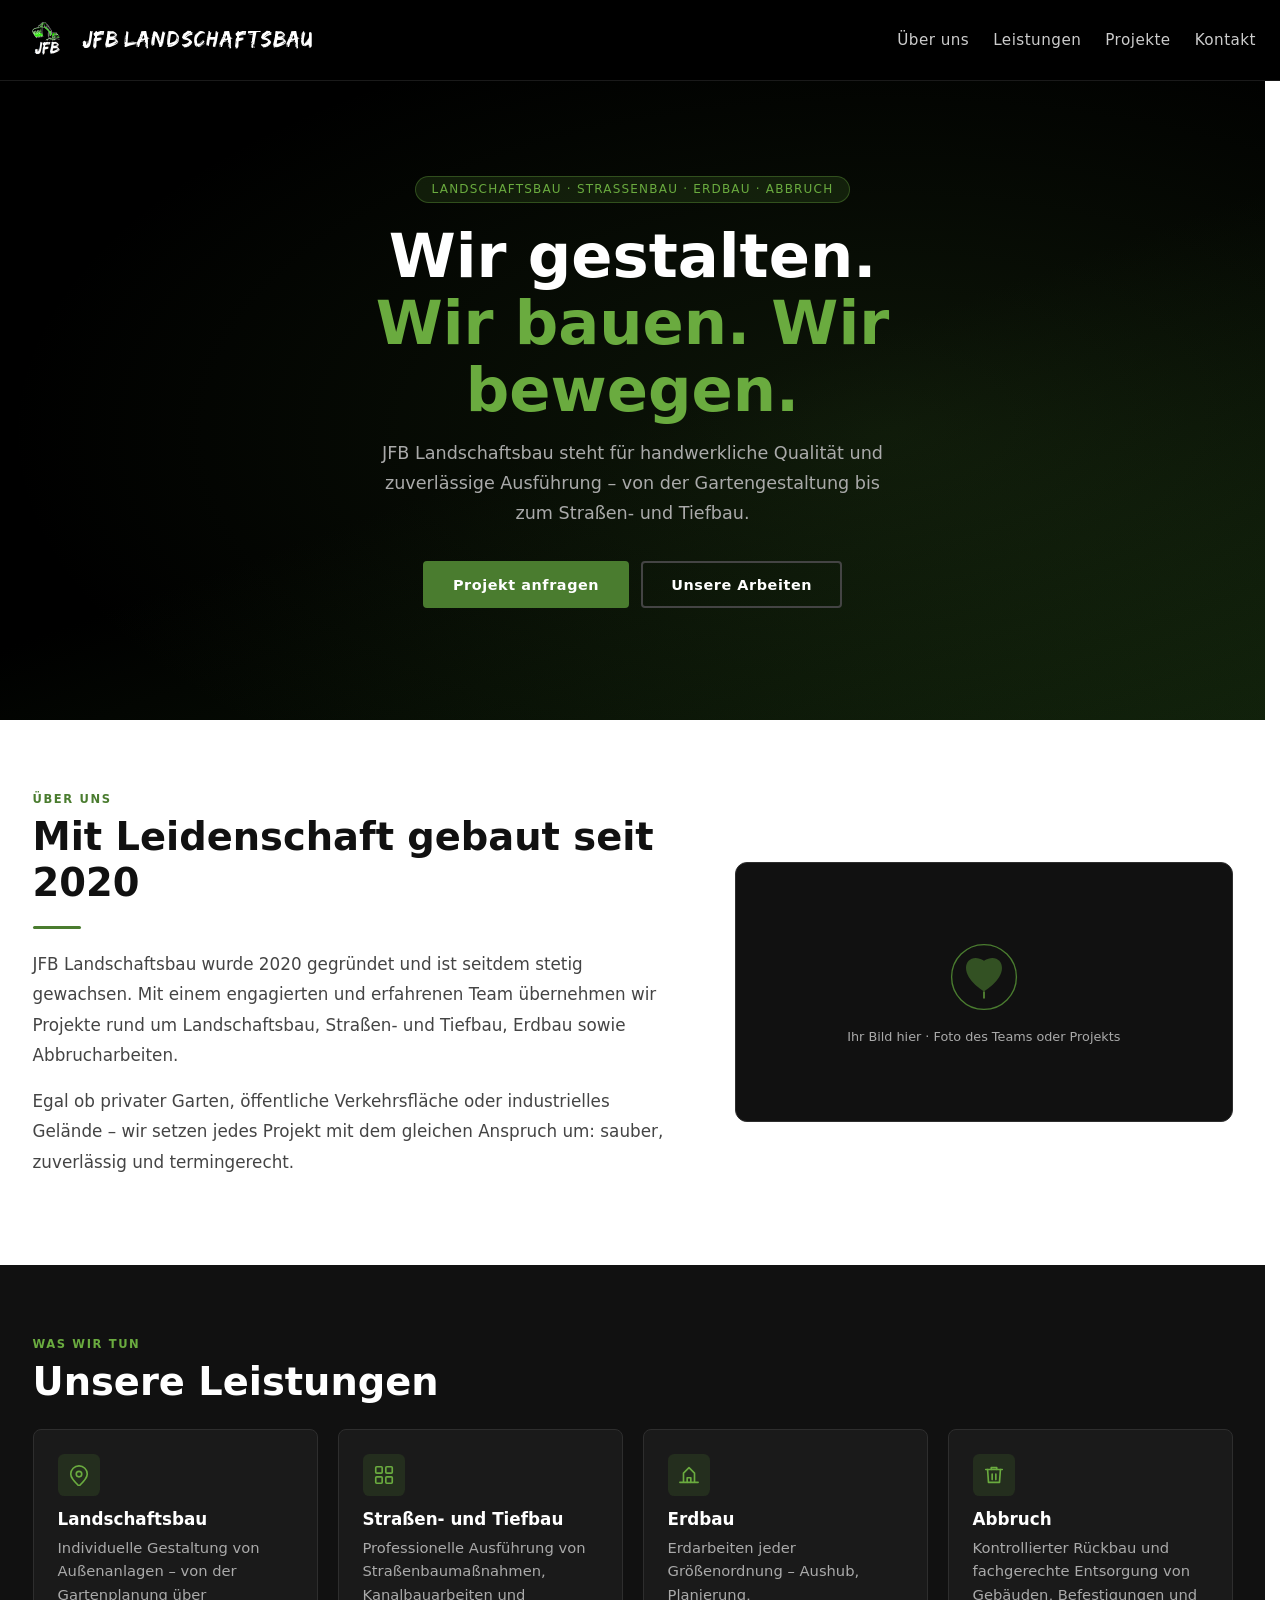
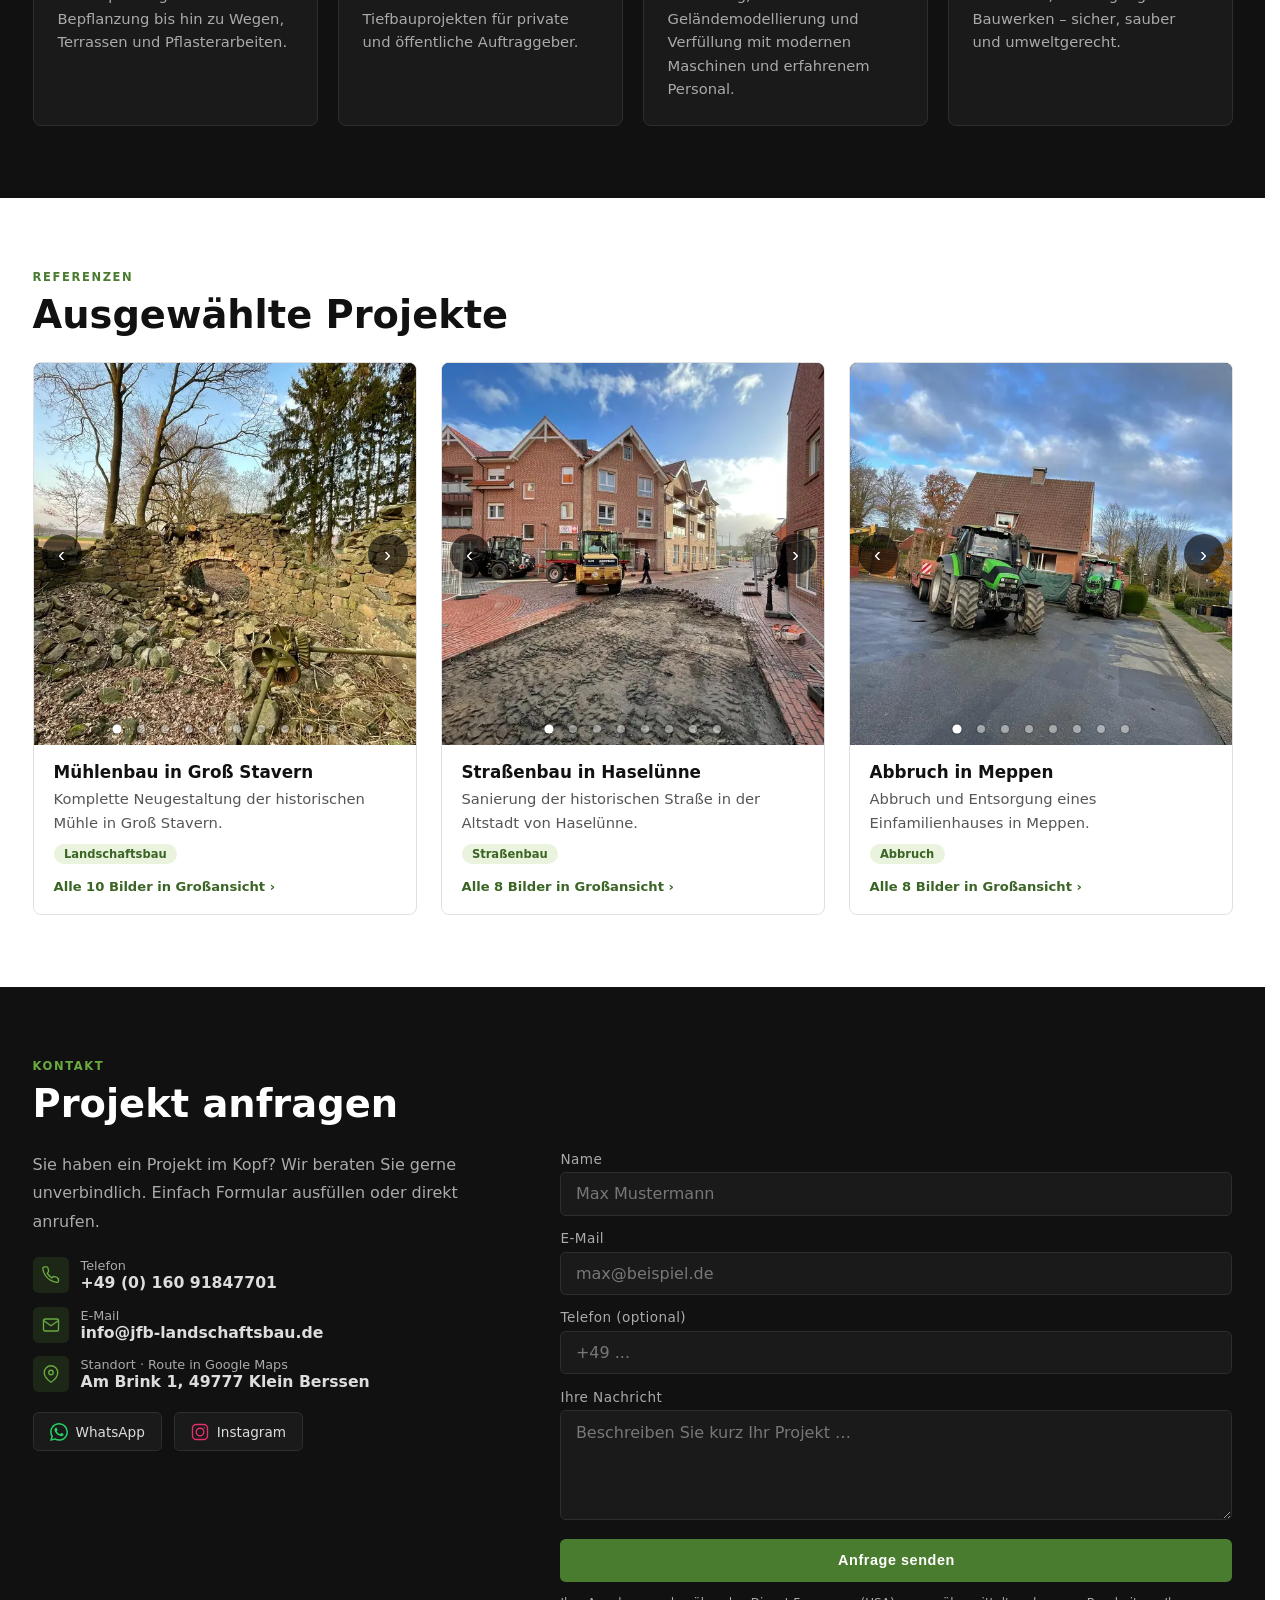
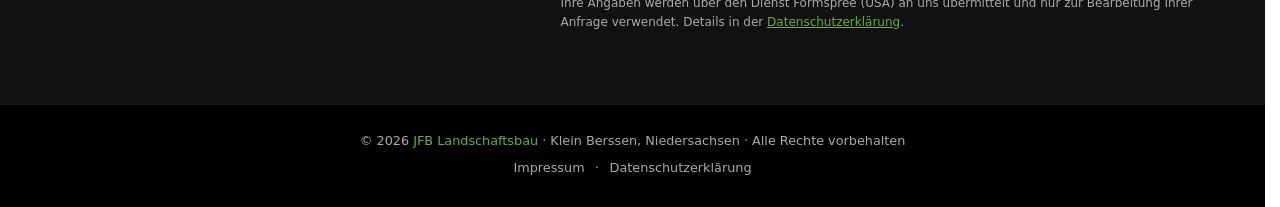
==== index.html @ 431223e5 "Lesbarkeit am Handy auf Niveau großer Websites - Grundschrift 100 % statt fest 16px: Schriftgrößen-E" ====
<!DOCTYPE html>
<html lang="de">
<head>
<meta charset="UTF-8"/>
<meta name="viewport" content="width=device-width, initial-scale=1.0"/>
<title>JFB Landschaftsbau – Landschaftsbau, Straßenbau, Erdbau & Abbruch im Emsland</title>
<meta name="description" content="JFB Landschaftsbau aus Klein Berssen (Emsland): Garten- und Landschaftsbau, Straßen- und Tiefbau, Erdbau und Abbruch – zuverlässig, sauber und termingerecht."/>
<meta name="theme-color" content="#000000"/>
<link rel="canonical" href="https://jfb-landschaftsbau.de/"/>

<!-- Vorschau beim Teilen (WhatsApp, Facebook, LinkedIn …) -->
<meta property="og:type" content="website"/>
<meta property="og:locale" content="de_DE"/>
<meta property="og:site_name" content="JFB Landschaftsbau"/>
<meta property="og:title" content="JFB Landschaftsbau – Wir gestalten. Wir bauen. Wir bewegen."/>
<meta property="og:description" content="Landschaftsbau, Straßen- und Tiefbau, Erdbau und Abbruch aus Klein Berssen im Emsland."/>
<meta property="og:url" content="https://jfb-landschaftsbau.de/"/>
<meta property="og:image" content="https://jfb-landschaftsbau.de/og-image.jpg"/>
<meta property="og:image:width" content="1200"/>
<meta property="og:image:height" content="630"/>
<meta property="og:image:alt" content="Logo von JFB Landschaftsbau neben einer Straßenbaustelle"/>
<meta name="twitter:card" content="summary_large_image"/>

<link rel="icon" type="image/png" sizes="32x32" href="icons/favicon-32.png"/>
<link rel="icon" type="image/png" sizes="192x192" href="icons/icon-192.png"/>
<link rel="apple-touch-icon" href="icons/apple-touch-icon.png"/>
<link rel="manifest" href="site.webmanifest"/>
<link rel="preload" href="fonts/edo.woff2" as="font" type="font/woff2" crossorigin/>

<!-- Strukturierte Daten für Google (lokales Unternehmen) -->
<script type="application/ld+json">
{
  "@context": "https://schema.org",
  "@type": "HomeAndConstructionBusiness",
  "name": "JFB Landschaftsbau",
  "url": "https://jfb-landschaftsbau.de/",
  "logo": "https://jfb-landschaftsbau.de/icons/icon-512.png",
  "image": "https://jfb-landschaftsbau.de/og-image.jpg",
  "description": "Garten- und Landschaftsbau, Straßen- und Tiefbau, Erdbau und Abbruch aus Klein Berssen im Emsland.",
  "telephone": "+49 160 91847701",
  "email": "info@jfb-landschaftsbau.de",
  "foundingDate": "2020",
  "founder": {"@type": "Person", "name": "Johannes Ficker"},
  "vatID": "DE324026630",
  "address": {
    "@type": "PostalAddress",
    "streetAddress": "Am Brink 1",
    "postalCode": "49777",
    "addressLocality": "Klein Berssen",
    "addressRegion": "Niedersachsen",
    "addressCountry": "DE"
  },
  "areaServed": "Emsland",
  "sameAs": ["https://www.instagram.com/jfb_landschaftsbau"],
  "makesOffer": [
    {"@type": "Offer", "itemOffered": {"@type": "Service", "name": "Garten- und Landschaftsbau"}},
    {"@type": "Offer", "itemOffered": {"@type": "Service", "name": "Straßen- und Tiefbau"}},
    {"@type": "Offer", "itemOffered": {"@type": "Service", "name": "Erdbau"}},
    {"@type": "Offer", "itemOffered": {"@type": "Service", "name": "Abbruch"}}
  ]
}
</script>

<style>
/* Schrift lokal gehostet – keine Verbindung zu Drittanbietern */
@font-face{font-family:'Edo';src:url('fonts/edo.woff2') format('woff2');font-display:swap;}
*{margin:0;padding:0;box-sizing:border-box;}
:root{
  --black:#000;--dark:#111;--dark2:#1a1a1a;
  --green:#4a7c2f;--green-light:#6aab3f;--green-pale:#eaf3de;--green-text:#3b6524;
  --muted:#aaa;
  --white:#f5f4f0;
}
html{font-size:100%;-webkit-text-size-adjust:100%;text-size-adjust:100%;scroll-behavior:smooth;scroll-padding-top:calc(var(--nav-h,81px) + 8px);scrollbar-gutter:stable;}
@media(prefers-reduced-motion:reduce){html{scroll-behavior:auto;}*{transition:none!important;}}
body{font-family:'Segoe UI',system-ui,sans-serif;background:#fff;color:#111;overflow-x:hidden;}
body:has(dialog[open]){overflow:hidden;}
a{color:inherit;text-decoration:none;}
img{display:block;max-width:100%;}
:focus-visible{outline:2px solid var(--green-light);outline-offset:2px;}

/* ── NAV ── */
nav{
  position:fixed;top:0;width:100%;
  background:#000;
  z-index:100;padding:1rem 1.5rem;
  display:flex;align-items:center;justify-content:space-between;
  border-bottom:1px solid #1a1a1a;
}
.nav-logo{display:flex;align-items:center;gap:.6rem;min-width:0;}
.nav-logo img{height:48px;width:48px;flex-shrink:0;}
.nav-logo span{color:#fff;font-family:'Edo',sans-serif;font-size:1.2rem;letter-spacing:.04em;white-space:nowrap;}
.nav-links{display:flex;gap:1.5rem;flex-shrink:0;}
.nav-links a{color:#ccc;font-size:.85rem;letter-spacing:.03em;transition:color .2s;}
.nav-links a:hover{color:var(--green-light);}
.nav-toggle{display:none;background:none;border:1px solid #333;border-radius:.3rem;padding:.55rem .65rem;cursor:pointer;color:#fff;flex-shrink:0;}
.nav-toggle svg{display:block;}
.nav-toggle .icon-close{display:none;}
.nav-toggle[aria-expanded="true"] .icon-menu{display:none;}
.nav-toggle[aria-expanded="true"] .icon-close{display:block;}
.mobile-menu{display:none;position:fixed;top:var(--nav-h,81px);left:0;right:0;background:#000;border-bottom:1px solid #1a1a1a;z-index:99;flex-direction:column;}
.mobile-menu.open{display:flex;}
.mobile-menu a{color:#ccc;font-size:1rem;padding:1rem 1.5rem;border-bottom:1px solid #1a1a1a;transition:color .2s;}
.mobile-menu a:hover{color:var(--green-light);}

/* ── SECTIONS ── */
section{padding:5rem 1.5rem;}
.container{max-width:1000px;margin:0 auto;}
.section-label{font-size:.72rem;letter-spacing:.14em;text-transform:uppercase;color:var(--green);font-weight:600;margin-bottom:.5rem;}
h2{font-size:clamp(1.5rem,5vw,2.4rem);font-weight:700;line-height:1.2;margin-bottom:1.25rem;}
.divider{width:48px;height:3px;background:var(--green);border-radius:2px;margin:.75rem 0 1.25rem;}

/* ── HERO ── */
#hero{
  min-height:100svh;
  background:linear-gradient(160deg,#000 55%,#0f1e0a 100%);
  display:flex;align-items:center;justify-content:center;
  text-align:center;padding:7rem 1.5rem 4rem;
  position:relative;overflow:hidden;
}
#hero::before{content:'';position:absolute;inset:0;background:radial-gradient(ellipse at 70% 60%,rgba(74,124,47,.18) 0%,transparent 70%);}
.hero-content{position:relative;z-index:1;max-width:680px;width:100%;}
.hero-badge{display:inline-block;background:rgba(74,124,47,.2);border:1px solid rgba(106,171,63,.35);color:var(--green-light);font-size:.75rem;letter-spacing:.1em;text-transform:uppercase;padding:.35rem 1rem;border-radius:2rem;margin-bottom:1.25rem;}
h1{font-size:clamp(2rem,7vw,3.8rem);font-weight:700;color:#fff;line-height:1.1;margin-bottom:1rem;}
h1 span{color:var(--green-light);}
.hero-sub{font-size:clamp(.95rem,3vw,1.1rem);color:#aaa;line-height:1.7;margin-bottom:2rem;max-width:520px;margin-left:auto;margin-right:auto;}
.hero-btns{display:flex;gap:.75rem;justify-content:center;flex-wrap:wrap;}
.btn{display:inline-block;padding:.85rem 1.75rem;border-radius:.25rem;font-size:.9rem;font-weight:600;letter-spacing:.04em;cursor:pointer;transition:all .2s;text-align:center;}
.btn-green{background:var(--green);color:#fff;border:2px solid var(--green);}
.btn-green:hover{background:var(--green-light);border-color:var(--green-light);}
.btn-outline{background:transparent;color:#fff;border:2px solid #444;}
.btn-outline:hover{border-color:#888;}

/* ── ÜBER UNS ── */
#ueber{background:#fff;}
.ueber-grid{display:grid;grid-template-columns:1fr 1fr;gap:2.5rem;align-items:center;}
.ueber-text p{color:#444;line-height:1.8;margin-bottom:1rem;font-size:clamp(.9rem,2.5vw,1rem);}
.ueber-visual{background:var(--dark);border-radius:.75rem;min-height:260px;display:flex;align-items:center;justify-content:center;flex-direction:column;gap:.5rem;border:1px solid #2e2e2e;}
.ueber-visual p{color:var(--muted);font-size:.8rem;margin-top:.5rem;}

/* ── LEISTUNGEN ── */
#leistungen{background:var(--dark);color:#fff;}
#leistungen h2{color:#fff;}
#leistungen .section-label{color:var(--green-light);}
.leistungen-grid{display:grid;grid-template-columns:repeat(2,1fr);gap:1rem;margin-top:1.5rem;}
.leistung-card{background:#1a1a1a;border:1px solid #2e2e2e;border-radius:.5rem;padding:1.35rem;transition:border-color .2s;}
.leistung-card:hover{border-color:var(--green);}
.leistung-icon{width:42px;height:42px;background:rgba(74,124,47,.2);border-radius:.4rem;display:flex;align-items:center;justify-content:center;margin-bottom:.85rem;}
.leistung-icon svg{stroke:var(--green-light);}
.leistung-card h3{font-size:.95rem;font-weight:600;color:#fff;margin-bottom:.4rem;}
.leistung-card p{font-size:.83rem;color:var(--muted);line-height:1.6;}

/* ── PROJEKTE ── */
#projekte{background:#fff;}
.projekte-grid{display:grid;grid-template-columns:repeat(auto-fill,minmax(280px,1fr));gap:1.5rem;margin-top:1.5rem;}
.projekt-card{border-radius:.5rem;overflow:hidden;border:1px solid #e0e0e0;cursor:pointer;transition:transform .2s,box-shadow .2s;display:flex;flex-direction:column;}
.projekt-card:hover{transform:translateY(-3px);box-shadow:0 10px 28px rgba(0,0,0,.1);}

/* ── SLIDER (scroll-snap) ── */
.slider-wrap{position:relative;aspect-ratio:4/5;overflow:hidden;background:#111;}
.slider-track{
  display:flex;
  height:100%;
  overflow-x:auto;
  scroll-snap-type:x mandatory;
  overscroll-behavior-x:contain;
  scrollbar-width:none;
}
.slider-track::-webkit-scrollbar{display:none;}
.slider-track:focus-visible,#ov-track:focus-visible{outline-offset:-3px;}
.slider-track img{
  flex:0 0 100%;
  width:100%;
  height:100%;
  object-fit:cover;
  scroll-snap-align:start;
  user-select:none;
  -webkit-user-drag:none;
}
.slide-btn{
  position:absolute;top:50%;transform:translateY(-50%);
  background:rgba(0,0,0,.6);border:none;color:#fff;
  width:40px;height:40px;border-radius:50%;
  cursor:pointer;font-size:1.3rem;
  display:flex;align-items:center;justify-content:center;
  z-index:2;transition:background .2s;
  -webkit-tap-highlight-color:transparent;
}
.slide-btn:hover{background:rgba(0,0,0,.9);}
.slide-prev{left:8px;} .slide-next{right:8px;}

/* Punkte: 24px Tippfläche, sichtbarer Punkt 8px */
.dots{display:flex;justify-content:center;flex-wrap:wrap;}
.dots button{width:24px;height:24px;background:none;border:none;padding:0;cursor:pointer;display:grid;place-items:center;-webkit-tap-highlight-color:transparent;}
.dots button::before{content:'';width:8px;height:8px;border-radius:50%;background:rgba(255,255,255,.45);box-shadow:0 0 2px rgba(0,0,0,.6);transition:background .2s,transform .2s;}
.dots button[aria-current="true"]::before{background:#fff;transform:scale(1.15);}
.slider-wrap .dots{position:absolute;bottom:4px;left:0;right:0;padding:0 8px;}

.projekt-info{padding:1.1rem 1.25rem 1.25rem;display:flex;flex-direction:column;align-items:flex-start;gap:.3rem;flex:1;}
.projekt-info h3{font-size:.95rem;font-weight:600;}
.projekt-info p{font-size:.82rem;color:#555;line-height:1.6;}
.projekt-tag{display:inline-block;font-size:.72rem;background:var(--green-pale);color:var(--green-text);padding:.2rem .65rem;border-radius:1rem;margin-top:.3rem;font-weight:600;}
.projekt-open{margin-top:auto;padding-top:.6rem;background:none;border:none;color:var(--green-text);font:inherit;font-size:.82rem;font-weight:600;cursor:pointer;min-height:24px;}
.projekt-open:hover{text-decoration:underline;}

/* ── KONTAKT ── */
#kontakt{background:var(--dark);color:#fff;}
#kontakt h2{color:#fff;}
#kontakt .section-label{color:var(--green-light);}
.kontakt-wrap{display:grid;grid-template-columns:1fr 1.4fr;gap:3rem;align-items:start;margin-top:1.5rem;}
.kontakt-info p{color:#aaa;line-height:1.8;margin-bottom:1.25rem;font-size:.9rem;}
.kontakt-detail{display:flex;gap:.75rem;align-items:center;margin-bottom:.85rem;}
a.kontakt-detail{transition:opacity .2s;}
a.kontakt-detail:hover{opacity:.75;}
.kontakt-detail-icon{width:36px;height:36px;min-width:36px;background:rgba(74,124,47,.2);border-radius:.35rem;display:flex;align-items:center;justify-content:center;}
.kontakt-detail-icon svg{stroke:var(--green-light);}
.kontakt-detail-text span{display:block;font-size:.72rem;color:var(--muted);}
.kontakt-detail-text strong,.kontakt-detail-text a{font-size:.88rem;color:#ddd;font-weight:600;}
.kontakt-detail-text a{transition:color .2s;}
.kontakt-detail-text a:hover{color:var(--green-light);}
.social-row{display:flex;gap:.75rem;margin-top:1.25rem;flex-wrap:wrap;}
.social-btn{display:flex;align-items:center;gap:.5rem;background:#1a1a1a;border:1px solid #2e2e2e;border-radius:.35rem;padding:.6rem 1rem;color:#ddd;font-size:.85rem;font-weight:500;transition:border-color .2s;white-space:nowrap;}
.social-wa:hover{border-color:#25D366;}
.social-ig:hover{border-color:#E1306C;}
.form-group{margin-bottom:.9rem;}
.form-group label{display:block;font-size:.78rem;color:var(--muted);margin-bottom:.35rem;letter-spacing:.03em;}
.form-group input,.form-group textarea{
  width:100%;background:#1a1a1a;border:1px solid #2e2e2e;
  border-radius:.35rem;padding:.7rem .9rem;
  color:#fff;font-size:1rem;font-family:inherit;
  transition:border-color .2s;outline:none;
  -webkit-appearance:none;
}
.form-group input::placeholder,.form-group textarea::placeholder{color:#777;}
.form-group input:focus,.form-group textarea:focus{border-color:var(--green-light);}
.form-group textarea{height:110px;resize:vertical;}
.hp{position:absolute;left:-9999px;width:1px;height:1px;overflow:hidden;}
.btn-submit{
  width:100%;padding:.85rem;background:var(--green);color:#fff;
  border:none;border-radius:.35rem;font-size:.9rem;font-weight:600;
  letter-spacing:.04em;cursor:pointer;transition:background .2s;
  -webkit-appearance:none;
}
.btn-submit:hover{background:var(--green-light);}
.btn-submit:disabled{opacity:.7;cursor:wait;}
.form-hinweis{font-size:.75rem;color:var(--muted);line-height:1.6;margin-top:.75rem;}
.form-hinweis a{color:var(--green-light);text-decoration:underline;}
.form-status:empty{display:none;}
.form-status{border-radius:.35rem;padding:1rem;text-align:center;margin-top:1rem;font-size:.9rem;}
.form-status.ok{background:rgba(74,124,47,.2);border:1px solid var(--green);color:#9adb6a;}
.form-status.fehler{background:rgba(180,60,40,.15);border:1px solid #b44;color:#f2a191;}

/* ── FOOTER ── */
footer{background:#000;color:var(--muted);text-align:center;padding:1.75rem 1.5rem;font-size:.8rem;border-top:1px solid #1a1a1a;}
footer .firma{color:var(--green-light);}
footer a{color:var(--muted);text-decoration:none;margin:0 .4rem;transition:color .2s;display:inline-block;padding:.25rem 0;}
footer a:hover{color:var(--green-light);}
footer p+p{margin-top:.5rem;}

/* ── GROSSANSICHT (natives <dialog>) ── */
#overlay{
  border:none;padding:0;background:#1a1a1a;color:#fff;
  border-radius:.75rem;width:min(900px,calc(100% - 2rem));
  max-width:none;max-height:calc(100svh - 2rem);margin:auto;
  overflow:hidden;
}
#overlay[open]{display:flex;flex-direction:column;}
#overlay::backdrop{background:rgba(0,0,0,.92);}
#ov-slider-wrap{position:relative;flex-shrink:1;min-height:0;background:#000;}
#ov-track{
  display:flex;overflow-x:auto;height:100%;
  scroll-snap-type:x mandatory;overscroll-behavior-x:contain;
  scrollbar-width:none;
}
#ov-track::-webkit-scrollbar{display:none;}
/* ganzes Foto zeigen (contain), schwarzer Rand statt Beschnitt */
#ov-track img{flex:0 0 100%;width:100%;height:min(70svh,800px);object-fit:contain;scroll-snap-align:start;background:#000;}
.ov-btn{position:absolute;top:50%;transform:translateY(-50%);background:rgba(0,0,0,.6);border:none;color:#fff;width:44px;height:44px;border-radius:50%;cursor:pointer;font-size:1.4rem;display:flex;align-items:center;justify-content:center;z-index:2;transition:background .2s;}
.ov-btn:hover{background:#000;}
.ov-prev{left:10px;}.ov-next{right:10px;}
#ov-dots{padding:.35rem 0 0;}
#ov-info{padding:.5rem 1.25rem 1.25rem;overflow-y:auto;}
#ov-info h3{color:#fff;font-size:1.1rem;font-weight:600;margin-bottom:.35rem;}
#ov-info p{color:#aaa;font-size:.88rem;line-height:1.6;}
#ov-count{color:var(--muted);font-size:.78rem;margin-top:.5rem;}
.ov-close{position:absolute;top:10px;right:10px;background:rgba(0,0,0,.7);border:none;color:#fff;width:40px;height:40px;border-radius:50%;cursor:pointer;font-size:1.05rem;display:flex;align-items:center;justify-content:center;z-index:3;}
.ov-close:hover{background:#000;}

/* ── RESPONSIVE ── */

/* Desktop: breiter, kompakter, mehr auf einen Blick */
@media(min-width:1024px){
  .container{max-width:1200px;}
  section{padding:4.5rem 2rem;}
  #hero{min-height:min(100svh,720px);padding:8rem 2rem 4rem;}
  .ueber-grid{grid-template-columns:1.3fr 1fr;gap:3.5rem;}
  .ueber-text p{font-size:1.05rem;}
  .leistungen-grid{grid-template-columns:repeat(4,1fr);gap:1.25rem;}
  .leistung-card{padding:1.5rem;}
  .leistung-card h3{font-size:1.05rem;}
  .leistung-card p{font-size:.92rem;}
  .projekte-grid{grid-template-columns:repeat(3,1fr);}
  .slider-wrap{aspect-ratio:1/1;}
  .projekt-info h3{font-size:1.05rem;}
  .projekt-info p{font-size:.92rem;}
  .kontakt-info p{font-size:1rem;}
  .kontakt-detail-text span{font-size:.8rem;}
  .kontakt-detail-text strong,.kontakt-detail-text a{font-size:.98rem;}
  .form-group label{font-size:.85rem;}
  .nav-links a{font-size:.95rem;}
}

/* Tablet und Handy */
@media(max-width:768px){
  section{padding:3.5rem 1.25rem;}
  .nav-links{display:none;}
  .nav-toggle{display:block;}
  .ueber-grid{grid-template-columns:1fr;}
  .ueber-visual{min-height:200px;}
  .leistungen-grid{grid-template-columns:1fr;}
  .kontakt-wrap{grid-template-columns:1fr;gap:2.5rem;}
  .hero-btns .btn-outline{display:none;}
  #ov-track img{height:min(62svh,700px);}

  /* größere Schrift: Fließtext mindestens 16px */
  .section-label{font-size:.875rem;}
  h2{font-size:clamp(1.75rem,7.5vw,2.4rem);}
  .hero-badge{font-size:.875rem;line-height:1.6;}
  .hero-sub{font-size:1.1875rem;line-height:1.65;}
  .btn{font-size:1.125rem;padding:1rem 2rem;}
  .ueber-text p{font-size:1.125rem;line-height:1.7;}
  .ueber-visual p{font-size:1rem;}
  .leistung-card{padding:1.5rem;}
  .leistung-icon{width:48px;height:48px;}
  .leistung-card h3{font-size:1.25rem;margin-bottom:.5rem;}
  .leistung-card p{font-size:1.0625rem;line-height:1.65;color:#bbb;}
  .projekt-info{padding:1.25rem 1.25rem 1.4rem;gap:.4rem;}
  .projekt-info h3{font-size:1.25rem;}
  .projekt-info p{font-size:1.0625rem;color:#444;}
  .projekt-tag{font-size:.875rem;padding:.3rem .85rem;}
  .projekt-open{font-size:1.0625rem;min-height:44px;}
  .slide-btn{width:44px;height:44px;font-size:1.5rem;}
  .dots button{width:28px;height:28px;}
  .dots button::before{width:9px;height:9px;}
  .kontakt-info p{font-size:1.125rem;line-height:1.7;}
  .kontakt-detail{margin-bottom:1.1rem;}
  .kontakt-detail-icon{width:44px;height:44px;min-width:44px;}
  .kontakt-detail-text span{font-size:.9375rem;}
  .kontakt-detail-text strong,.kontakt-detail-text a{font-size:1.125rem;}
  .kontakt-detail-text a{display:inline-block;padding:.4rem 0;margin:-.4rem 0;}
  .social-btn{font-size:1.0625rem;padding:.85rem 1.25rem;}
  .form-group{margin-bottom:1.1rem;}
  .form-group label{font-size:1rem;}
  .form-group input,.form-group textarea{padding:.9rem 1rem;font-size:1.0625rem;}
  .form-group textarea{height:140px;}
  .btn-submit{font-size:1.125rem;padding:1.05rem;}
  .form-hinweis{font-size:.9375rem;}
  .form-status{font-size:1.0625rem;}
  .mobile-menu a{font-size:1.2rem;padding:1.1rem 1.5rem;}
  footer{font-size:1rem;line-height:1.6;}
  footer a{padding:.5rem 0;}
  #ov-info h3{font-size:1.2rem;}
  #ov-info p{font-size:1.0625rem;}
  #ov-count{font-size:.9375rem;}
}
@media(max-width:480px){
  .nav-logo span{font-size:1.05rem;}
  .nav-logo img{height:44px;width:44px;}
  h1{font-size:clamp(2.1rem,10vw,2.6rem);}
}
</style>
</head>
<body>

<!-- NAV -->
<nav>
  <a class="nav-logo" href="#hero" aria-label="JFB Landschaftsbau – zum Seitenanfang">
    <img src="icons/logo-96.png" alt="" width="48" height="48"/>
    <span>JFB Landschaftsbau</span>
  </a>
  <div class="nav-links">
    <a href="#ueber">Über uns</a>
    <a href="#leistungen">Leistungen</a>
    <a href="#projekte">Projekte</a>
    <a href="#kontakt">Kontakt</a>
  </div>
  <button class="nav-toggle" type="button" aria-label="Menü" aria-controls="mobileMenu" aria-expanded="false">
    <svg class="icon-menu" width="20" height="20" viewBox="0 0 24 24" fill="none" stroke="currentColor" stroke-width="2" stroke-linecap="round" aria-hidden="true"><line x1="3" y1="6" x2="21" y2="6"/><line x1="3" y1="12" x2="21" y2="12"/><line x1="3" y1="18" x2="21" y2="18"/></svg>
    <svg class="icon-close" width="20" height="20" viewBox="0 0 24 24" fill="none" stroke="currentColor" stroke-width="2" stroke-linecap="round" aria-hidden="true"><line x1="18" y1="6" x2="6" y2="18"/><line x1="6" y1="6" x2="18" y2="18"/></svg>
  </button>
</nav>
<div class="mobile-menu" id="mobileMenu">
  <a href="#ueber">Über uns</a>
  <a href="#leistungen">Leistungen</a>
  <a href="#projekte">Projekte</a>
  <a href="#kontakt">Kontakt</a>
</div>

<main>
<!-- HERO -->
<section id="hero">
  <div class="hero-content">
    <div class="hero-badge">Landschaftsbau · Straßenbau · Erdbau · Abbruch</div>
    <h1>Wir gestalten.<br><span>Wir bauen. Wir bewegen.</span></h1>
    <p class="hero-sub">JFB Landschaftsbau steht für handwerkliche Qualität und zuverlässige Ausführung – von der Gartengestaltung bis zum Straßen- und Tiefbau.</p>
    <div class="hero-btns">
      <a href="#kontakt" class="btn btn-green">Projekt anfragen</a>
      <a href="#projekte" class="btn btn-outline">Unsere Arbeiten</a>
    </div>
  </div>
</section>

<!-- ÜBER UNS -->
<section id="ueber">
  <div class="container">
    <div class="ueber-grid">
      <div class="ueber-text">
        <div class="section-label">Über uns</div>
        <h2>Mit Leidenschaft gebaut seit 2020</h2>
        <div class="divider"></div>
        <p>JFB Landschaftsbau wurde 2020 gegründet und ist seitdem stetig gewachsen. Mit einem engagierten und erfahrenen Team übernehmen wir Projekte rund um Landschaftsbau, Straßen- und Tiefbau, Erdbau sowie Abbrucharbeiten.</p>
        <p>Egal ob privater Garten, öffentliche Verkehrsfläche oder industrielles Gelände – wir setzen jedes Projekt mit dem gleichen Anspruch um: sauber, zuverlässig und termingerecht.</p>
      </div>
      <div class="ueber-visual">
        <svg width="72" height="72" viewBox="0 0 80 80" fill="none" aria-hidden="true"><circle cx="40" cy="40" r="36" stroke="#4a7c2f" stroke-width="1.5"/><path d="M40 56C40 56 20 44 20 30C20 21 29 15 40 22C51 15 60 21 60 30C60 44 40 56 40 56Z" fill="#4a7c2f" opacity=".6"/><line x1="40" y1="56" x2="40" y2="64" stroke="#6aab3f" stroke-width="1.5"/></svg>
        <p>Ihr Bild hier · Foto des Teams oder Projekts</p>
      </div>
    </div>
  </div>
</section>

<!-- LEISTUNGEN -->
<section id="leistungen">
  <div class="container">
    <div class="section-label">Was wir tun</div>
    <h2>Unsere Leistungen</h2>
    <div class="leistungen-grid">
      <div class="leistung-card">
        <div class="leistung-icon"><svg width="22" height="22" viewBox="0 0 24 24" fill="none" stroke-width="1.8" stroke-linecap="round" stroke-linejoin="round" aria-hidden="true"><path d="M12 2a9 9 0 0 1 9 9c0 5-9 13-9 13S3 16 3 11a9 9 0 0 1 9-9z"/><circle cx="12" cy="11" r="3"/></svg></div>
        <h3>Landschaftsbau</h3>
        <p>Individuelle Gestaltung von Außenanlagen – von der Gartenplanung über Bepflanzung bis hin zu Wegen, Terrassen und Pflasterarbeiten.</p>
      </div>
      <div class="leistung-card">
        <div class="leistung-icon"><svg width="22" height="22" viewBox="0 0 24 24" fill="none" stroke-width="1.8" stroke-linecap="round" stroke-linejoin="round" aria-hidden="true"><rect x="3" y="3" width="7" height="7" rx="1"/><rect x="14" y="3" width="7" height="7" rx="1"/><rect x="3" y="14" width="7" height="7" rx="1"/><rect x="14" y="14" width="7" height="7" rx="1"/></svg></div>
        <h3>Straßen- und Tiefbau</h3>
        <p>Professionelle Ausführung von Straßenbaumaßnahmen, Kanalbauarbeiten und Tiefbauprojekten für private und öffentliche Auftraggeber.</p>
      </div>
      <div class="leistung-card">
        <div class="leistung-icon"><svg width="22" height="22" viewBox="0 0 24 24" fill="none" stroke-width="1.8" stroke-linecap="round" stroke-linejoin="round" aria-hidden="true"><path d="M2 20h20M6 20V10l6-6 6 6v10"/><path d="M10 20v-5h4v5"/></svg></div>
        <h3>Erdbau</h3>
        <p>Erdarbeiten jeder Größenordnung – Aushub, Planierung, Geländemodellierung und Verfüllung mit modernen Maschinen und erfahrenem Personal.</p>
      </div>
      <div class="leistung-card">
        <div class="leistung-icon"><svg width="22" height="22" viewBox="0 0 24 24" fill="none" stroke-width="1.8" stroke-linecap="round" stroke-linejoin="round" aria-hidden="true"><polyline points="3 6 5 6 21 6"/><path d="M19 6l-1 14H6L5 6"/><path d="M10 11v6M14 11v6"/><path d="M9 6V4h6v2"/></svg></div>
        <h3>Abbruch</h3>
        <p>Kontrollierter Rückbau und fachgerechte Entsorgung von Gebäuden, Befestigungen und Bauwerken – sicher, sauber und umweltgerecht.</p>
      </div>
    </div>
  </div>
</section>

<!-- PROJEKTE -->
<section id="projekte">
  <div class="container">
    <div class="section-label">Referenzen</div>
    <h2>Ausgewählte Projekte</h2>
    <div class="projekte-grid" id="projekte-grid"></div>
  </div>
</section>

<!-- KONTAKT -->
<section id="kontakt">
  <div class="container">
    <div class="section-label">Kontakt</div>
    <h2>Projekt anfragen</h2>
    <div class="kontakt-wrap">
      <div class="kontakt-info">
        <p>Sie haben ein Projekt im Kopf? Wir beraten Sie gerne unverbindlich. Einfach Formular ausfüllen oder direkt anrufen.</p>
        <div class="kontakt-detail">
          <div class="kontakt-detail-icon"><svg width="18" height="18" viewBox="0 0 24 24" fill="none" stroke-width="1.8" stroke-linecap="round" stroke-linejoin="round" aria-hidden="true"><path d="M22 16.92v3a2 2 0 0 1-2.18 2 19.79 19.79 0 0 1-8.63-3.07A19.5 19.5 0 0 1 4.15 12 19.79 19.79 0 0 1 1.08 3.4 2 2 0 0 1 3.05 1.25h3a2 2 0 0 1 2 1.72 12.84 12.84 0 0 0 .7 2.81 2 2 0 0 1-.45 2.11L7.09 9.91a16 16 0 0 0 6 6l1.27-1.27a2 2 0 0 1 2.11-.45 12.84 12.84 0 0 0 2.81.7A2 2 0 0 1 21 16.92z"/></svg></div>
          <div class="kontakt-detail-text"><span>Telefon</span><a href="tel:+4916091847701">+49 (0) 160 91847701</a></div>
        </div>
        <div class="kontakt-detail">
          <div class="kontakt-detail-icon"><svg width="18" height="18" viewBox="0 0 24 24" fill="none" stroke-width="1.8" stroke-linecap="round" stroke-linejoin="round" aria-hidden="true"><path d="M4 4h16c1.1 0 2 .9 2 2v12c0 1.1-.9 2-2 2H4c-1.1 0-2-.9-2-2V6c0-1.1.9-2 2-2z"/><polyline points="22,6 12,13 2,6"/></svg></div>
          <div class="kontakt-detail-text"><span>E-Mail</span><a href="mailto:info@jfb-landschaftsbau.de">info@jfb-landschaftsbau.de</a></div>
        </div>
        <a href="https://www.google.com/maps/dir/?api=1&amp;destination=Am+Brink+1,+49777+Klein+Berssen" target="_blank" rel="noopener" class="kontakt-detail">
          <div class="kontakt-detail-icon"><svg width="18" height="18" viewBox="0 0 24 24" fill="none" stroke="#6aab3f" stroke-width="1.8" stroke-linecap="round" stroke-linejoin="round" aria-hidden="true"><path d="M21 10c0 7-9 13-9 13S3 17 3 10a9 9 0 0 1 18 0z"/><circle cx="12" cy="10" r="3"/></svg></div>
          <div class="kontakt-detail-text"><span>Standort · Route in Google Maps</span><strong>Am Brink 1, 49777 Klein Berssen</strong></div>
        </a>
        <div class="social-row">
          <a href="https://wa.me/4916091847701" target="_blank" rel="noopener" class="social-btn social-wa">
            <svg width="18" height="18" viewBox="0 0 24 24" fill="#25D366" aria-hidden="true"><path d="M17.472 14.382c-.297-.149-1.758-.867-2.03-.967-.273-.099-.471-.148-.67.15-.197.297-.767.966-.94 1.164-.173.199-.347.223-.644.075-.297-.15-1.255-.463-2.39-1.475-.883-.788-1.48-1.761-1.653-2.059-.173-.297-.018-.458.13-.606.134-.133.298-.347.446-.52.149-.174.198-.298.298-.497.099-.198.05-.371-.025-.52-.075-.149-.669-1.612-.916-2.207-.242-.579-.487-.5-.669-.51-.173-.008-.371-.01-.57-.01-.198 0-.52.074-.792.372-.272.297-1.04 1.016-1.04 2.479 0 1.462 1.065 2.875 1.213 3.074.149.198 2.096 3.2 5.077 4.487.709.306 1.262.489 1.694.625.712.227 1.36.195 1.871.118.571-.085 1.758-.719 2.006-1.413.248-.694.248-1.289.173-1.413-.074-.124-.272-.198-.57-.347m-5.421 7.403h-.004a9.87 9.87 0 0 1-5.031-1.378l-.361-.214-3.741.982.998-3.648-.235-.374a9.86 9.86 0 0 1-1.51-5.26c.001-5.45 4.436-9.884 9.888-9.884 2.64 0 5.122 1.03 6.988 2.898a9.825 9.825 0 0 1 2.893 6.994c-.003 5.45-4.437 9.884-9.885 9.884m8.413-18.297A11.815 11.815 0 0 0 12.05 0C5.495 0 .16 5.335.157 11.892c0 2.096.547 4.142 1.588 5.945L.057 24l6.305-1.654a11.882 11.882 0 0 0 5.683 1.448h.005c6.554 0 11.89-5.335 11.893-11.893a11.821 11.821 0 0 0-3.48-8.413z"/></svg>
            WhatsApp
          </a>
          <a href="https://www.instagram.com/jfb_landschaftsbau" target="_blank" rel="noopener" class="social-btn social-ig">
            <svg width="18" height="18" viewBox="0 0 24 24" fill="none" stroke="#E1306C" stroke-width="1.8" stroke-linecap="round" stroke-linejoin="round" aria-hidden="true"><rect x="2" y="2" width="20" height="20" rx="5"/><circle cx="12" cy="12" r="5"/><circle cx="17.5" cy="6.5" r="1" fill="#E1306C" stroke="none"/></svg>
            Instagram
          </a>
        </div>
      </div>
      <div>
        <form id="kontakt-form" action="https://formspree.io/f/myeyqjrl" method="POST">
          <div class="form-group"><label for="f-name">Name</label><input id="f-name" type="text" name="name" placeholder="Max Mustermann" autocomplete="name" required/></div>
          <div class="form-group"><label for="f-email">E-Mail</label><input id="f-email" type="email" name="email" placeholder="max@beispiel.de" autocomplete="email" required/></div>
          <div class="form-group"><label for="f-tel">Telefon (optional)</label><input id="f-tel" type="tel" name="telefon" placeholder="+49 ..." autocomplete="tel"/></div>
          <div class="form-group"><label for="f-msg">Ihre Nachricht</label><textarea id="f-msg" name="message" placeholder="Beschreiben Sie kurz Ihr Projekt …" required></textarea></div>
          <!-- Spam-Schutz: für Menschen unsichtbar, Bots füllen es aus -->
          <div class="hp" aria-hidden="true"><label for="f-gotcha">Bitte leer lassen</label><input id="f-gotcha" type="text" name="_gotcha" tabindex="-1" autocomplete="off"/></div>
          <input type="hidden" name="_subject" value="Neue Anfrage über jfb-landschaftsbau.de"/>
          <button type="submit" class="btn-submit">Anfrage senden</button>
          <p class="form-hinweis">Ihre Angaben werden über den Dienst Formspree (USA) an uns übermittelt und nur zur Bearbeitung Ihrer Anfrage verwendet. Details in der <a href="datenschutz.html#kontaktformular">Datenschutzerklärung</a>.</p>
        </form>
        <div class="form-status" id="form-status" role="status" aria-live="polite"></div>
      </div>
    </div>
  </div>
</section>
</main>

<!-- GROSSANSICHT -->
<dialog id="overlay" aria-labelledby="ov-title">
  <button class="ov-close" type="button" aria-label="Großansicht schließen" autofocus>&#10005;</button>
  <div id="ov-slider-wrap">
    <div id="ov-track" tabindex="0" role="region" aria-label="Bilder"></div>
    <button class="ov-btn ov-prev" type="button" aria-label="Vorheriges Bild">&#8249;</button>
    <button class="ov-btn ov-next" type="button" aria-label="Nächstes Bild">&#8250;</button>
  </div>
  <div class="dots" id="ov-dots"></div>
  <div id="ov-info">
    <h3 id="ov-title"></h3>
    <p id="ov-desc"></p>
    <span class="projekt-tag" id="ov-tag"></span>
    <p id="ov-count" aria-live="polite"></p>
  </div>
</dialog>

<!-- FOOTER -->
<footer>
  <p>© <span class="jahr">2026</span> <span class="firma">JFB Landschaftsbau</span> · Klein Berssen, Niedersachsen · Alle Rechte vorbehalten</p>
  <p>
    <a href="impressum.html">Impressum</a>
    ·
    <a href="datenschutz.html">Datenschutzerklärung</a>
  </p>
</footer>

<script>
// ── DATEN ──
// Bilder je Projekt: <ordner>/<nr>.webp (1200×1600) und <ordner>/klein/<nr>.webp (600×800)
const projects=[
  {folder:'muehlenbau',count:10,title:'Mühlenbau in Groß Stavern',desc:'Komplette Neugestaltung der historischen Mühle in Groß Stavern.',tag:'Landschaftsbau'},
  {folder:'strassenbau',count:8,title:'Straßenbau in Haselünne',desc:'Sanierung der historischen Straße in der Altstadt von Haselünne.',tag:'Straßenbau'},
  {folder:'abbruch',count:8,title:'Abbruch in Meppen',desc:'Abbruch und Entsorgung eines Einfamilienhauses in Meppen.',tag:'Abbruch'}
];
// Größen: 'klein' 600×800, 'mittel' 900×1200, ohne Angabe 1200×1600
const bild=(p,i,groesse)=>`${p.folder}/${groesse?groesse+'/':''}${i+1}.webp`;
const esc=s=>s.replace(/[&<>"]/g,c=>({'&':'&amp;','<':'&lt;','>':'&gt;','"':'&quot;'}[c]));

// ── SLIDER (gemeinsam für Karten und Großansicht) ──
// Aktives Bild per IntersectionObserver statt Scroll-Berechnung (kein Layout-Ruckeln)
function slider(track,dotsBox,count,label,onChange){
  let aktiv=0;
  dotsBox.innerHTML=Array.from({length:count},(_,i)=>
    `<button type="button" aria-label="Bild ${i+1} von ${count}${label?' – '+esc(label):''}"${i===0?' aria-current="true"':''}></button>`).join('');
  const dots=[...dotsBox.children];
  const imgs=[...track.children];
  // Bilder erst laden, wenn sie gebraucht werden (aktuelles + nächstes/vorheriges)
  const lade=i=>{
    const img=imgs[i]; if(!img||!img.dataset.src) return;
    if(img.dataset.srcset) img.srcset=img.dataset.srcset;
    img.src=img.dataset.src;
    delete img.dataset.src; delete img.dataset.srcset;
  };
  const setze=i=>{
    aktiv=i;
    lade(i);lade(i+1);lade(i-1);
    dots.forEach((d,j)=>{ if(j===i) d.setAttribute('aria-current','true'); else d.removeAttribute('aria-current'); });
    onChange&&onChange(i);
  };
  const io=new IntersectionObserver(es=>es.forEach(e=>{
    if(e.isIntersecting) setze([...track.children].indexOf(e.target));
  }),{root:track,threshold:.6});
  [...track.children].forEach(img=>io.observe(img));
  const gehe=(i,sofort)=>{
    i=Math.max(0,Math.min(count-1,i));
    lade(i);
    track.scrollTo({left:i*track.clientWidth,behavior:sofort?'instant':'smooth'});
  };
  dots.forEach((d,i)=>d.addEventListener('click',e=>{e.stopPropagation();gehe(i);}));
  return {gehe,schritt:d=>gehe(aktiv+d),aktiv:()=>aktiv,stop:()=>io.disconnect()};
}

// ── PROJEKTKARTEN ──
const grid=document.getElementById('projekte-grid');
projects.forEach((p,pi)=>{
  const card=document.createElement('article');
  card.className='projekt-card';
  card.innerHTML=`
    <div class="slider-wrap">
      <div class="slider-track" tabindex="0" role="region" aria-label="Bilder: ${esc(p.title)}">
        ${Array.from({length:p.count},(_,i)=>{
          // nur Bild 1 und 2 sofort; die übrigen lädt der Slider beim Blättern nach
          const q=i<2?'':'data-';
          return `<img ${q}src="${bild(p,i,'klein')}" ${q}srcset="${bild(p,i,'klein')} 600w, ${bild(p,i,'mittel')} 900w" sizes="(min-width:1000px) 320px, (min-width:640px) 50vw, 100vw" alt="${esc(p.title)} – Bild ${i+1} von ${p.count}" loading="lazy" decoding="async" width="600" height="800" draggable="false"/>`;
        }).join('')}
      </div>
      <button class="slide-btn slide-prev" type="button" aria-label="Vorheriges Bild – ${esc(p.title)}">&#8249;</button>
      <button class="slide-btn slide-next" type="button" aria-label="Nächstes Bild – ${esc(p.title)}">&#8250;</button>
      <div class="dots"></div>
    </div>
    <div class="projekt-info">
      <h3>${esc(p.title)}</h3>
      <p>${esc(p.desc)}</p>
      <span class="projekt-tag">${esc(p.tag)}</span>
      <button class="projekt-open" type="button">Alle ${p.count} Bilder in Großansicht ›</button>
    </div>`;
  grid.appendChild(card);
  const s=slider(card.querySelector('.slider-track'),card.querySelector('.dots'),p.count,p.title);
  card.querySelector('.slide-prev').addEventListener('click',e=>{e.stopPropagation();s.schritt(-1);});
  card.querySelector('.slide-next').addEventListener('click',e=>{e.stopPropagation();s.schritt(1);});
  const oeffnen=e=>{e.stopPropagation();openOverlay(pi,s.aktiv(),card.querySelector('.projekt-open'));};
  card.querySelector('.projekt-open').addEventListener('click',oeffnen);
  card.addEventListener('click',oeffnen);
});

// ── GROSSANSICHT ──
const dlg=document.getElementById('overlay');
const ovTrack=document.getElementById('ov-track');
let ov=null, ovAusloeser=null;
function openOverlay(pi,start=0,ausloeser){
  const p=projects[pi];
  ovAusloeser=ausloeser;
  ov&&ov.stop();
  ovTrack.innerHTML=Array.from({length:p.count},(_,i)=>
    `<img ${Math.abs(i-start)>1?'data-':''}src="${bild(p,i)}" ${Math.abs(i-start)>1?'data-':''}srcset="${bild(p,i,'mittel')} 900w, ${bild(p,i)} 1200w" sizes="(min-width:900px) 900px, 100vw" alt="${esc(p.title)} – Bild ${i+1} von ${p.count}" width="1200" height="1600" decoding="async"/>`).join('');
  document.getElementById('ov-title').textContent=p.title;
  document.getElementById('ov-desc').textContent=p.desc;
  document.getElementById('ov-tag').textContent=p.tag;
  const zaehler=document.getElementById('ov-count');
  ov=slider(ovTrack,document.getElementById('ov-dots'),p.count,'',i=>{zaehler.textContent=`Bild ${i+1} von ${p.count}`;});
  zaehler.textContent=`Bild ${start+1} von ${p.count}`;
  dlg.showModal();
  ov.gehe(start,true);
}
function closeOverlay(){ dlg.close(); }
dlg.addEventListener('close',()=>{
  ov&&ov.stop();
  // Fokus zurück auf den Button der Karte, von der aus geöffnet wurde
  ovAusloeser&&ovAusloeser.focus({preventScroll:true});
});
dlg.addEventListener('click',e=>{ if(e.target===dlg) closeOverlay(); }); // Klick auf den dunklen Hintergrund
dlg.querySelector('.ov-close').addEventListener('click',closeOverlay);
dlg.querySelector('.ov-prev').addEventListener('click',()=>ov.schritt(-1));
dlg.querySelector('.ov-next').addEventListener('click',()=>ov.schritt(1));
dlg.addEventListener('keydown',e=>{
  if(e.key==='ArrowLeft'){e.preventDefault();ov.schritt(-1);}
  if(e.key==='ArrowRight'){e.preventDefault();ov.schritt(1);}
});

// ── NAVIGATION ──
const nav=document.querySelector('nav');
const menu=document.getElementById('mobileMenu');
const toggle=document.querySelector('.nav-toggle');
const setNavHeight=()=>document.documentElement.style.setProperty('--nav-h',nav.offsetHeight+'px');
new ResizeObserver(setNavHeight).observe(nav);
function setMenu(offen){
  menu.classList.toggle('open',offen);
  toggle.setAttribute('aria-expanded',offen);
}
toggle.addEventListener('click',()=>setMenu(!menu.classList.contains('open')));
menu.querySelectorAll('a').forEach(a=>a.addEventListener('click',()=>setMenu(false)));
document.addEventListener('keydown',e=>{
  if(e.key==='Escape'&&menu.classList.contains('open')){setMenu(false);toggle.focus();}
});
document.addEventListener('click',e=>{
  if(menu.classList.contains('open')&&!menu.contains(e.target)&&!toggle.contains(e.target)) setMenu(false);
});

// ── KONTAKTFORMULAR (Formspree) ──
document.getElementById('kontakt-form').addEventListener('submit',async function(e){
  e.preventDefault();
  const btn=this.querySelector('.btn-submit');
  const status=document.getElementById('form-status');
  status.className='form-status';status.textContent='';
  btn.textContent='Wird gesendet…';btn.disabled=true;
  try{
    const res=await fetch(this.action,{method:'POST',body:new FormData(this),headers:{Accept:'application/json'}});
    if(!res.ok) throw new Error();
    this.hidden=true;
    status.classList.add('ok');
    status.textContent='✓ Nachricht gesendet! Wir melden uns bald bei Ihnen.';
  }catch{
    btn.textContent='Anfrage senden';btn.disabled=false;
    status.classList.add('fehler');
    status.textContent='Leider ist beim Senden ein Fehler aufgetreten. Bitte versuchen Sie es erneut oder rufen Sie uns an: 0160 91847701.';
  }
});

// ── JAHRESZAHL ──
document.querySelectorAll('.jahr').forEach(el=>el.textContent=new Date().getFullYear());
</script>
</body>
</html>
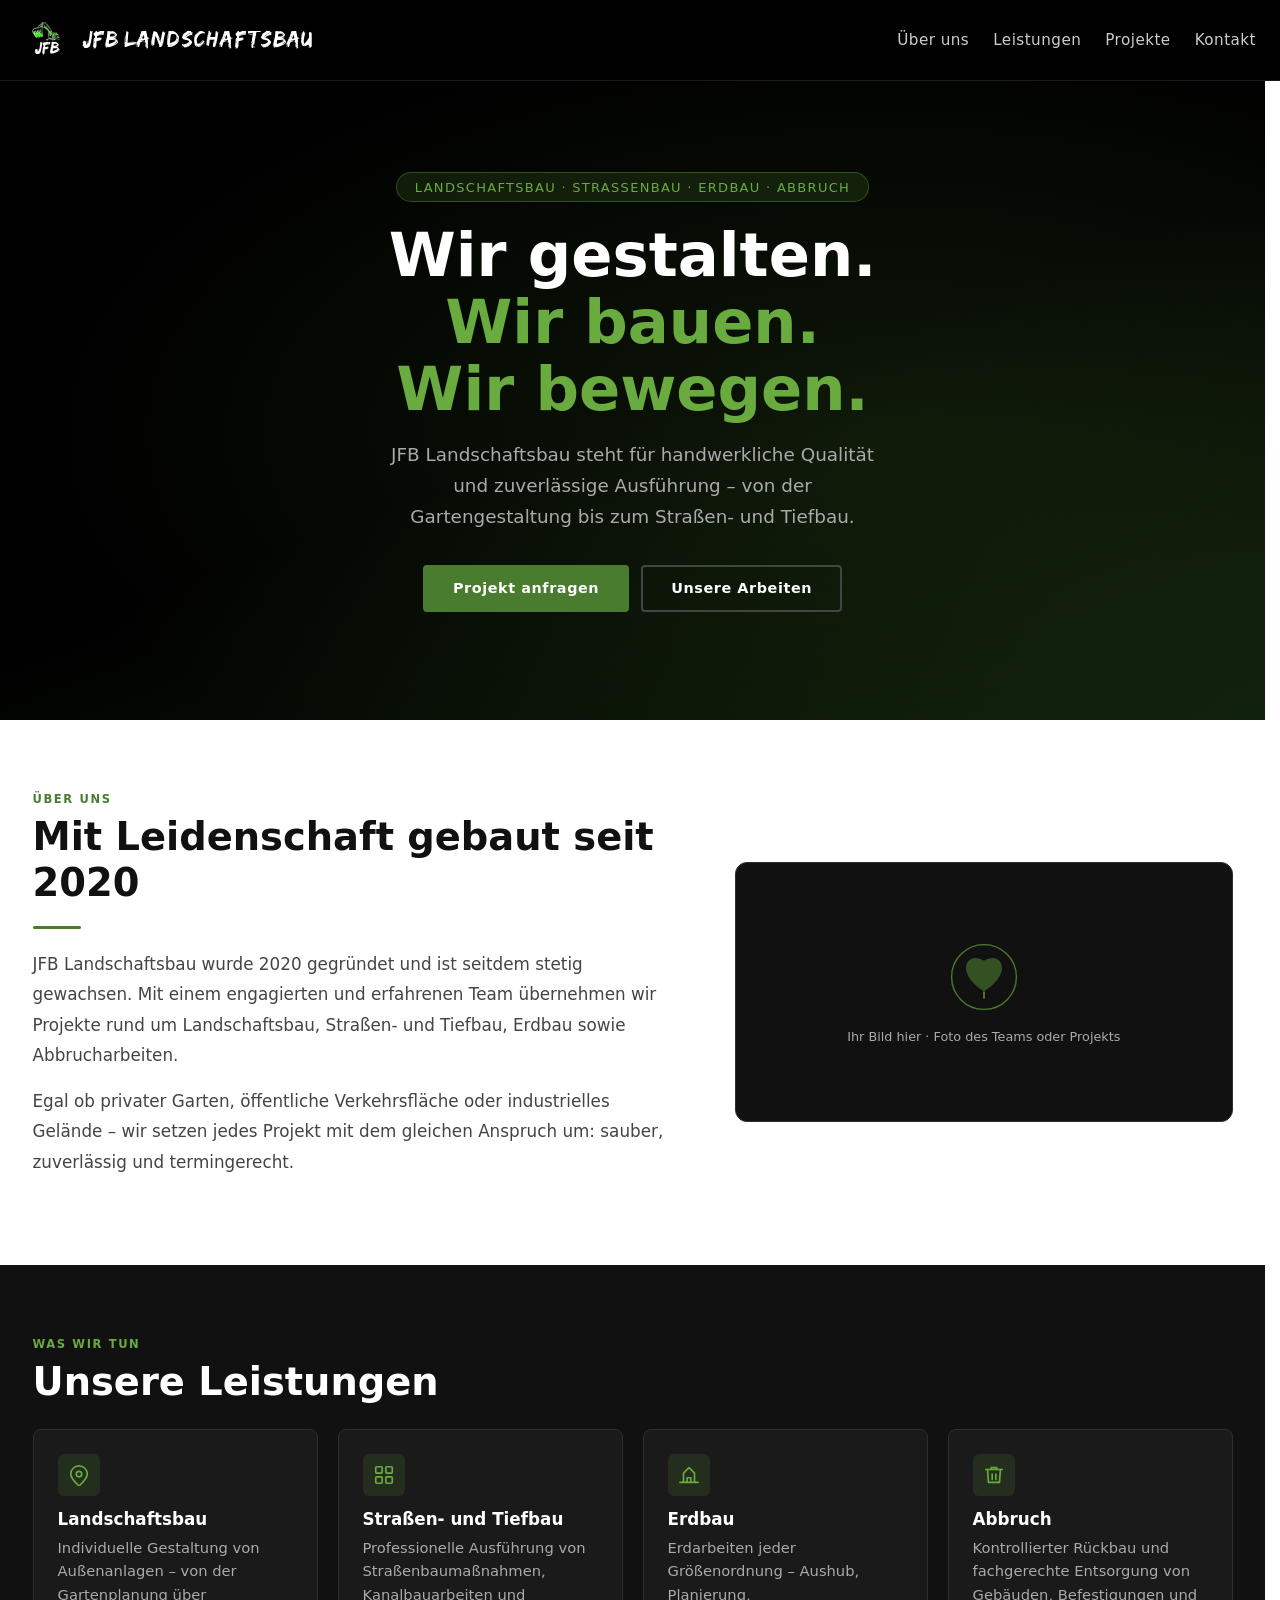
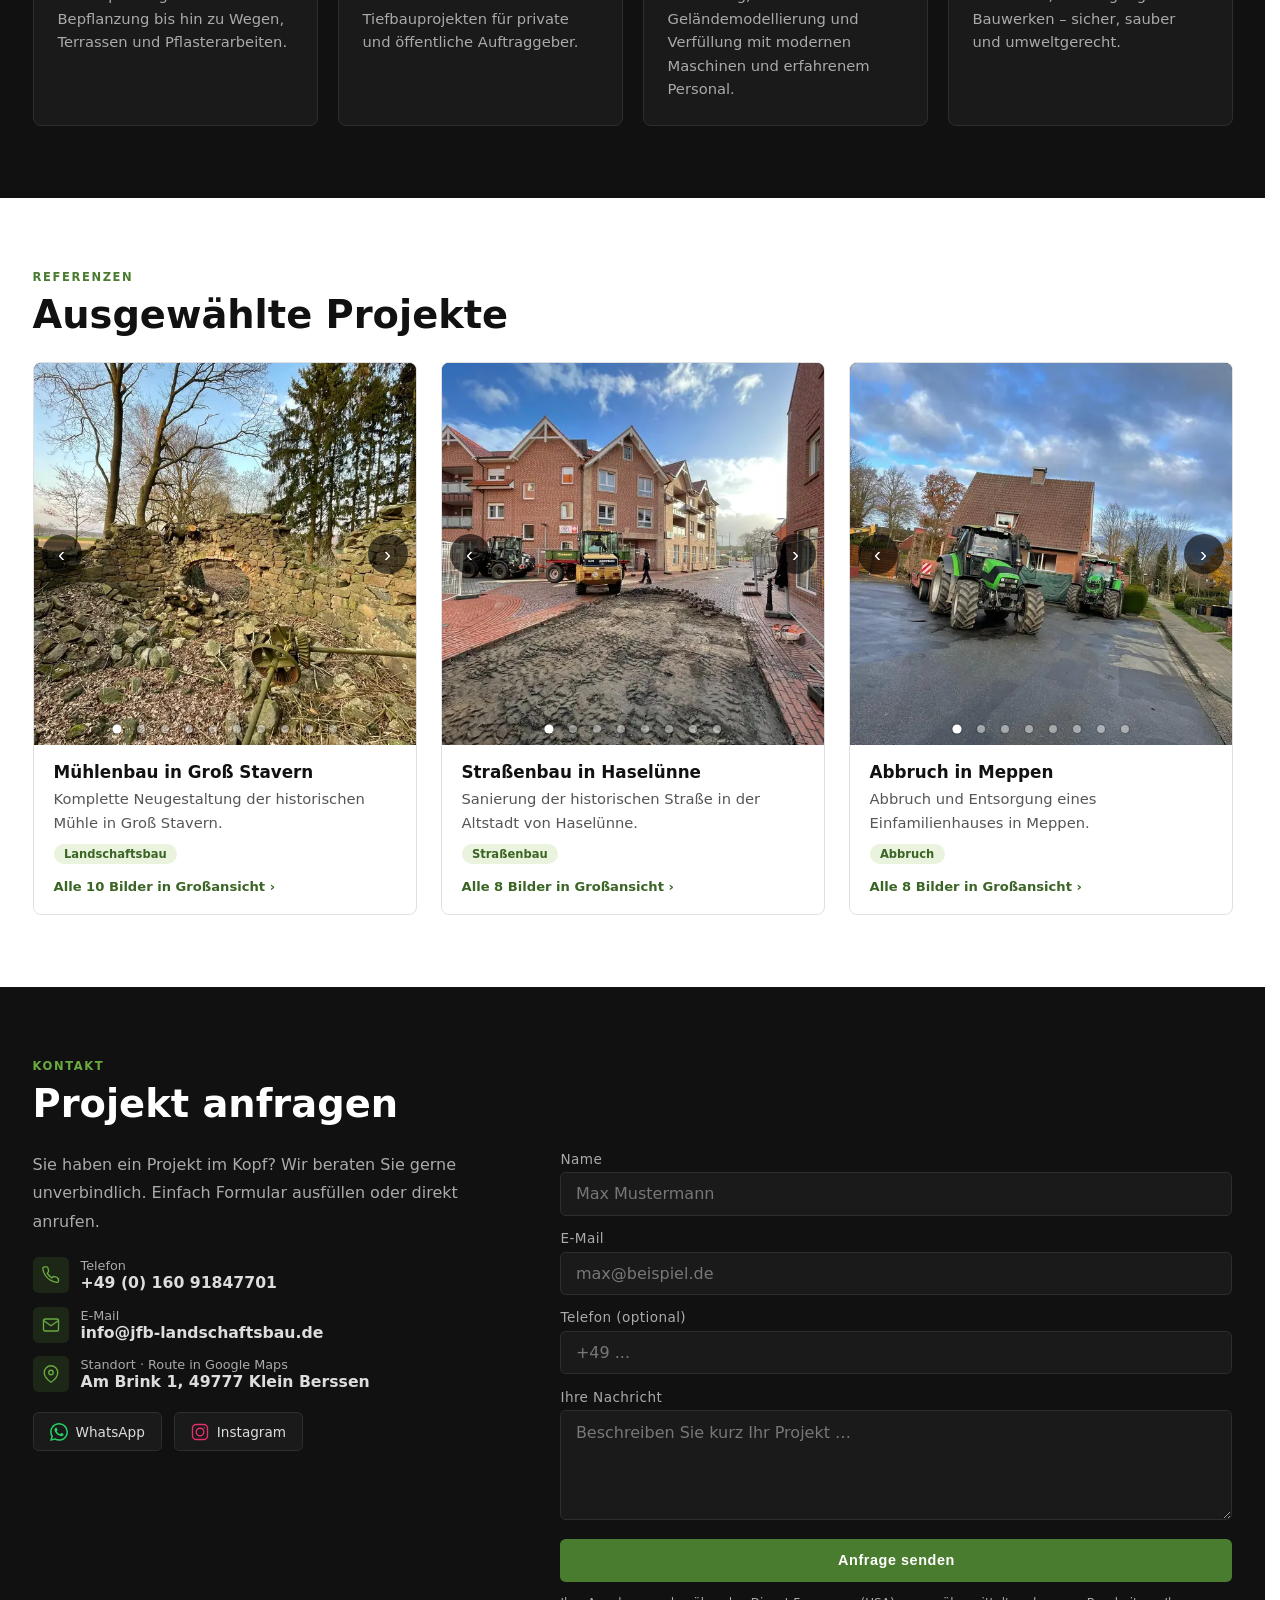
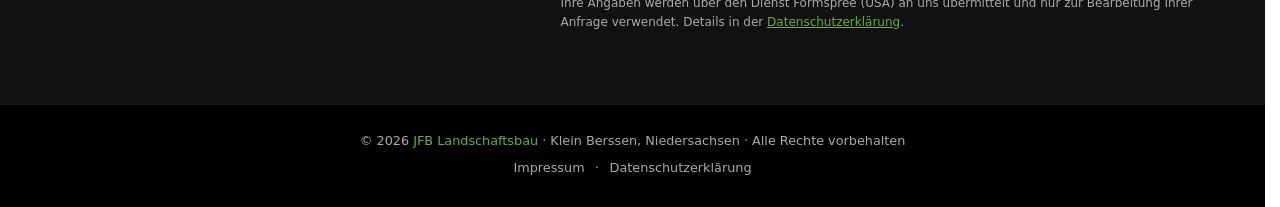
==== commit 174332af: "Kopfbereich: Überlappung behoben, saubere Umbrüche, Tablet-Ansicht - Schriftzug „JFB Landschaftsbau“" ====
--- a/index.html
+++ b/index.html
@@ -88,12 +88,14 @@
   border-bottom:1px solid #1a1a1a;
 }
 .nav-logo{display:flex;align-items:center;gap:.6rem;min-width:0;}
+nav{gap:.75rem;}
 .nav-logo img{height:48px;width:48px;flex-shrink:0;}
 .nav-logo span{color:#fff;font-family:'Edo',sans-serif;font-size:1.2rem;letter-spacing:.04em;white-space:nowrap;}
 .nav-links{display:flex;gap:1.5rem;flex-shrink:0;}
 .nav-links a{color:#ccc;font-size:.85rem;letter-spacing:.03em;transition:color .2s;}
 .nav-links a:hover{color:var(--green-light);}
-.nav-toggle{display:none;background:none;border:1px solid #333;border-radius:.3rem;padding:.55rem .65rem;cursor:pointer;color:#fff;flex-shrink:0;}
+.nav-toggle{display:none;background:none;border:1px solid #333;border-radius:.4rem;width:46px;height:46px;padding:0;cursor:pointer;color:#fff;flex-shrink:0;}
+.nav-toggle svg{margin:auto;}
 .nav-toggle svg{display:block;}
 .nav-toggle .icon-close{display:none;}
 .nav-toggle[aria-expanded="true"] .icon-menu{display:none;}
@@ -120,10 +122,12 @@
 }
 #hero::before{content:'';position:absolute;inset:0;background:radial-gradient(ellipse at 70% 60%,rgba(74,124,47,.18) 0%,transparent 70%);}
 .hero-content{position:relative;z-index:1;max-width:680px;width:100%;}
-.hero-badge{display:inline-block;background:rgba(74,124,47,.2);border:1px solid rgba(106,171,63,.35);color:var(--green-light);font-size:.75rem;letter-spacing:.1em;text-transform:uppercase;padding:.35rem 1rem;border-radius:2rem;margin-bottom:1.25rem;}
+.hero-badge{display:inline-block;background:rgba(74,124,47,.2);border:1px solid rgba(106,171,63,.35);color:var(--green-light);font-size:.8125rem;letter-spacing:.1em;text-transform:uppercase;padding:.4rem 1.1rem;border-radius:2rem;margin-bottom:1.25rem;}
+.hero-badge span{white-space:nowrap;}
+.nw{white-space:nowrap;}
 h1{font-size:clamp(2rem,7vw,3.8rem);font-weight:700;color:#fff;line-height:1.1;margin-bottom:1rem;}
-h1 span{color:var(--green-light);}
-.hero-sub{font-size:clamp(.95rem,3vw,1.1rem);color:#aaa;line-height:1.7;margin-bottom:2rem;max-width:520px;margin-left:auto;margin-right:auto;}
+h1 .gruen{color:var(--green-light);}
+.hero-sub{text-wrap:pretty;font-size:clamp(1rem,3vw,1.15rem);color:#aaa;line-height:1.7;margin-bottom:2rem;max-width:520px;margin-left:auto;margin-right:auto;}
 .hero-btns{display:flex;gap:.75rem;justify-content:center;flex-wrap:wrap;}
 .btn{display:inline-block;padding:.85rem 1.75rem;border-radius:.25rem;font-size:.9rem;font-weight:600;letter-spacing:.04em;cursor:pointer;transition:all .2s;text-align:center;}
 .btn-green{background:var(--green);color:#fff;border:2px solid var(--green);}
@@ -319,13 +323,15 @@
   .ueber-visual{min-height:200px;}
   .leistungen-grid{grid-template-columns:1fr;}
   .kontakt-wrap{grid-template-columns:1fr;gap:2.5rem;}
-  .hero-btns .btn-outline{display:none;}
   #ov-track img{height:min(62svh,700px);}
 
   /* größere Schrift: Fließtext mindestens 16px */
   .section-label{font-size:.875rem;}
   h2{font-size:clamp(1.75rem,7.5vw,2.4rem);}
-  .hero-badge{font-size:.875rem;line-height:1.6;}
+  nav{padding:.6rem 1.25rem;}
+  #hero{padding:6.25rem 1.25rem 3rem;}
+  .hero-badge{font-size:.9375rem;line-height:1.5;text-transform:none;letter-spacing:.02em;padding:.45rem 1.1rem;border-radius:1.25rem;}
+  h1{margin-bottom:1.1rem;}
   .hero-sub{font-size:1.1875rem;line-height:1.65;}
   .btn{font-size:1.125rem;padding:1rem 2rem;}
   .ueber-text p{font-size:1.125rem;line-height:1.7;}
@@ -363,10 +369,25 @@
   #ov-info p{font-size:1.0625rem;}
   #ov-count{font-size:.9375rem;}
 }
+@media(min-width:561px) and (max-width:1023px){
+  #hero{min-height:min(100svh,760px);}
+}
+@media(max-width:560px){
+  .hero-btns .btn-outline{display:none;}
+  .hero-badge .sep{display:none;}
+  .hero-badge span{display:block;}
+}
 @media(max-width:480px){
-  .nav-logo span{font-size:1.05rem;}
+  .nav-logo span{font-size:clamp(.875rem,4.4vw,1.1rem);}
   .nav-logo img{height:44px;width:44px;}
-  h1{font-size:clamp(2.1rem,10vw,2.6rem);}
+  h1{font-size:clamp(1.9rem,9.5vw,2.6rem);}
+}
+@media(max-width:360px){
+  nav{padding:.55rem 1rem;}
+  .nav-logo{gap:.45rem;}
+  .nav-logo img{height:40px;width:40px;}
+  #hero{padding:5.75rem 1rem 2.5rem;}
+  .hero-sub{font-size:1.0625rem;margin-bottom:1.5rem;}
 }
 </style>
 </head>
@@ -400,8 +421,8 @@
 <!-- HERO -->
 <section id="hero">
   <div class="hero-content">
-    <div class="hero-badge">Landschaftsbau · Straßenbau · Erdbau · Abbruch</div>
-    <h1>Wir gestalten.<br><span>Wir bauen. Wir bewegen.</span></h1>
+    <div class="hero-badge"><span>Landschaftsbau · Straßenbau</span><span class="sep" aria-hidden="true"> · </span><span>Erdbau · Abbruch</span></div>
+    <h1><span class="nw">Wir gestalten.</span><br><span class="gruen"><span class="nw">Wir bauen.</span> <span class="nw">Wir bewegen.</span></span></h1>
     <p class="hero-sub">JFB Landschaftsbau steht für handwerkliche Qualität und zuverlässige Ausführung – von der Gartengestaltung bis zum Straßen- und Tiefbau.</p>
     <div class="hero-btns">
       <a href="#kontakt" class="btn btn-green">Projekt anfragen</a>
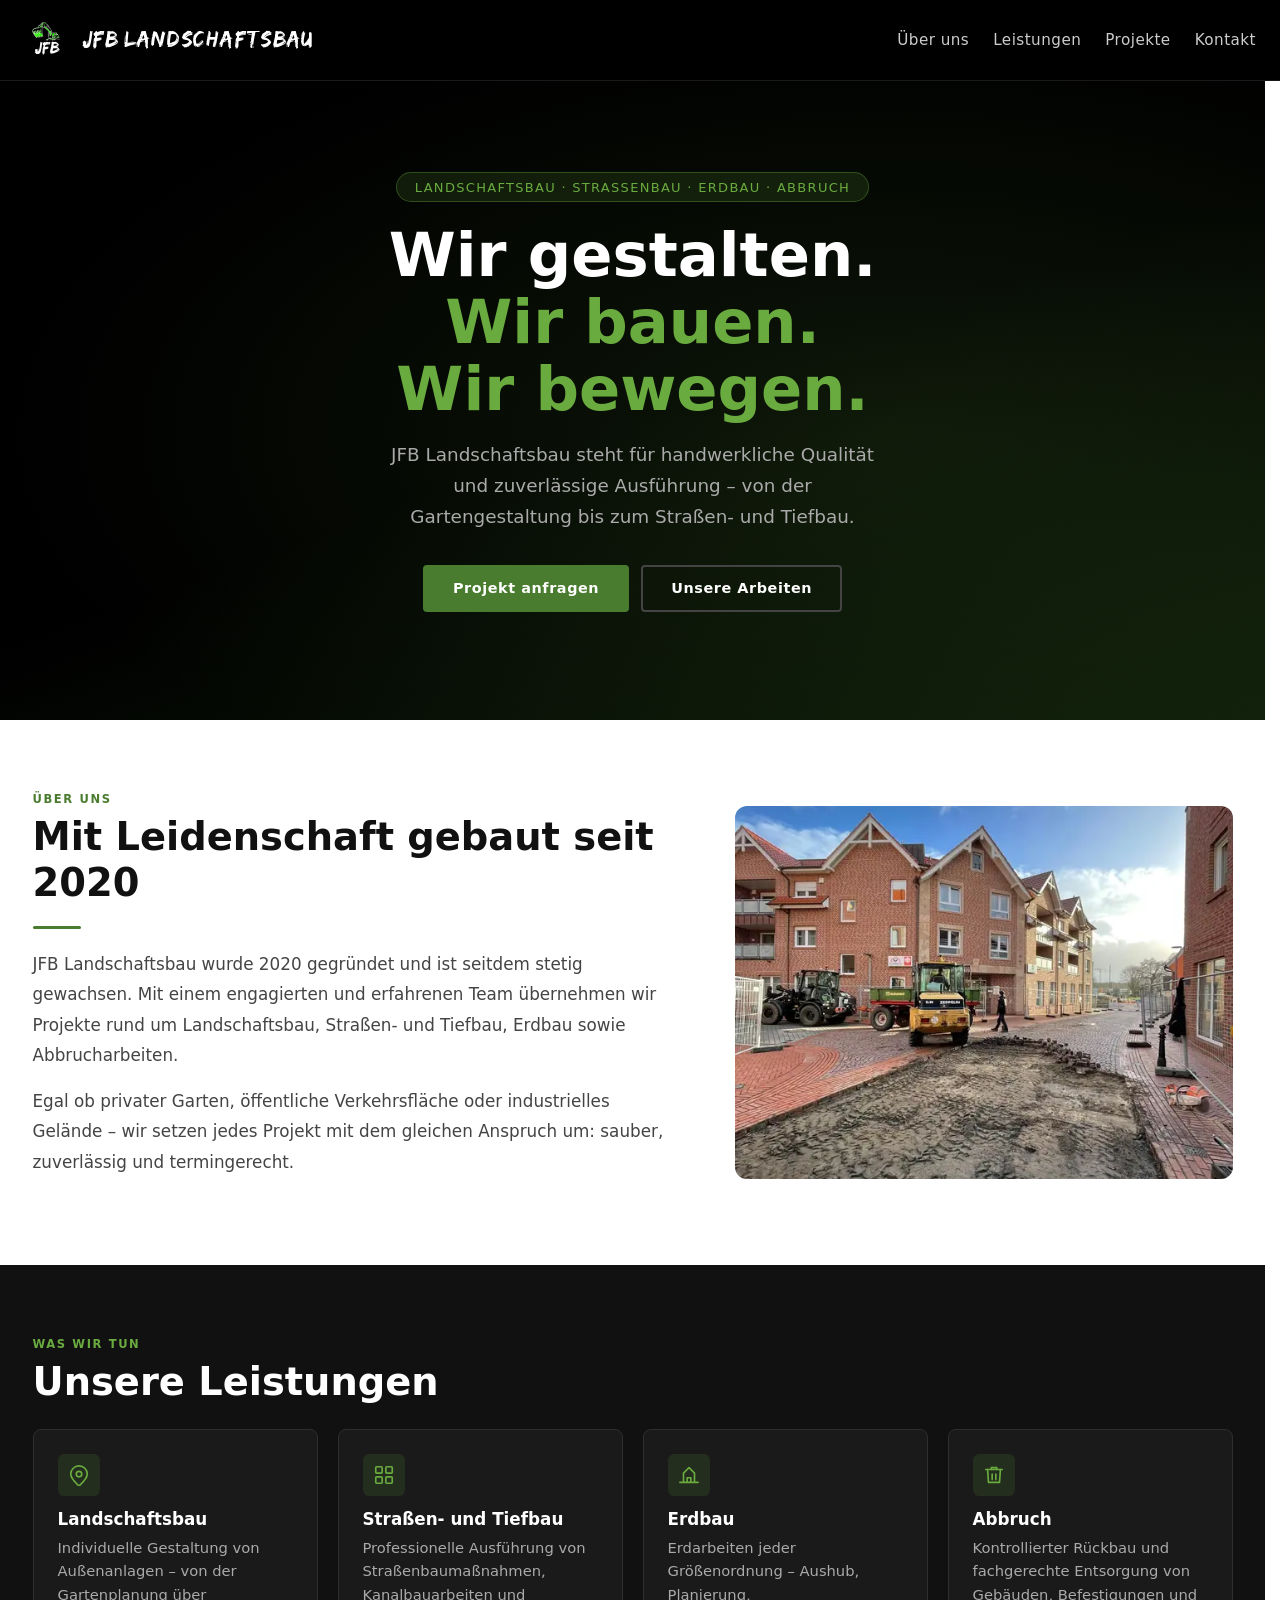
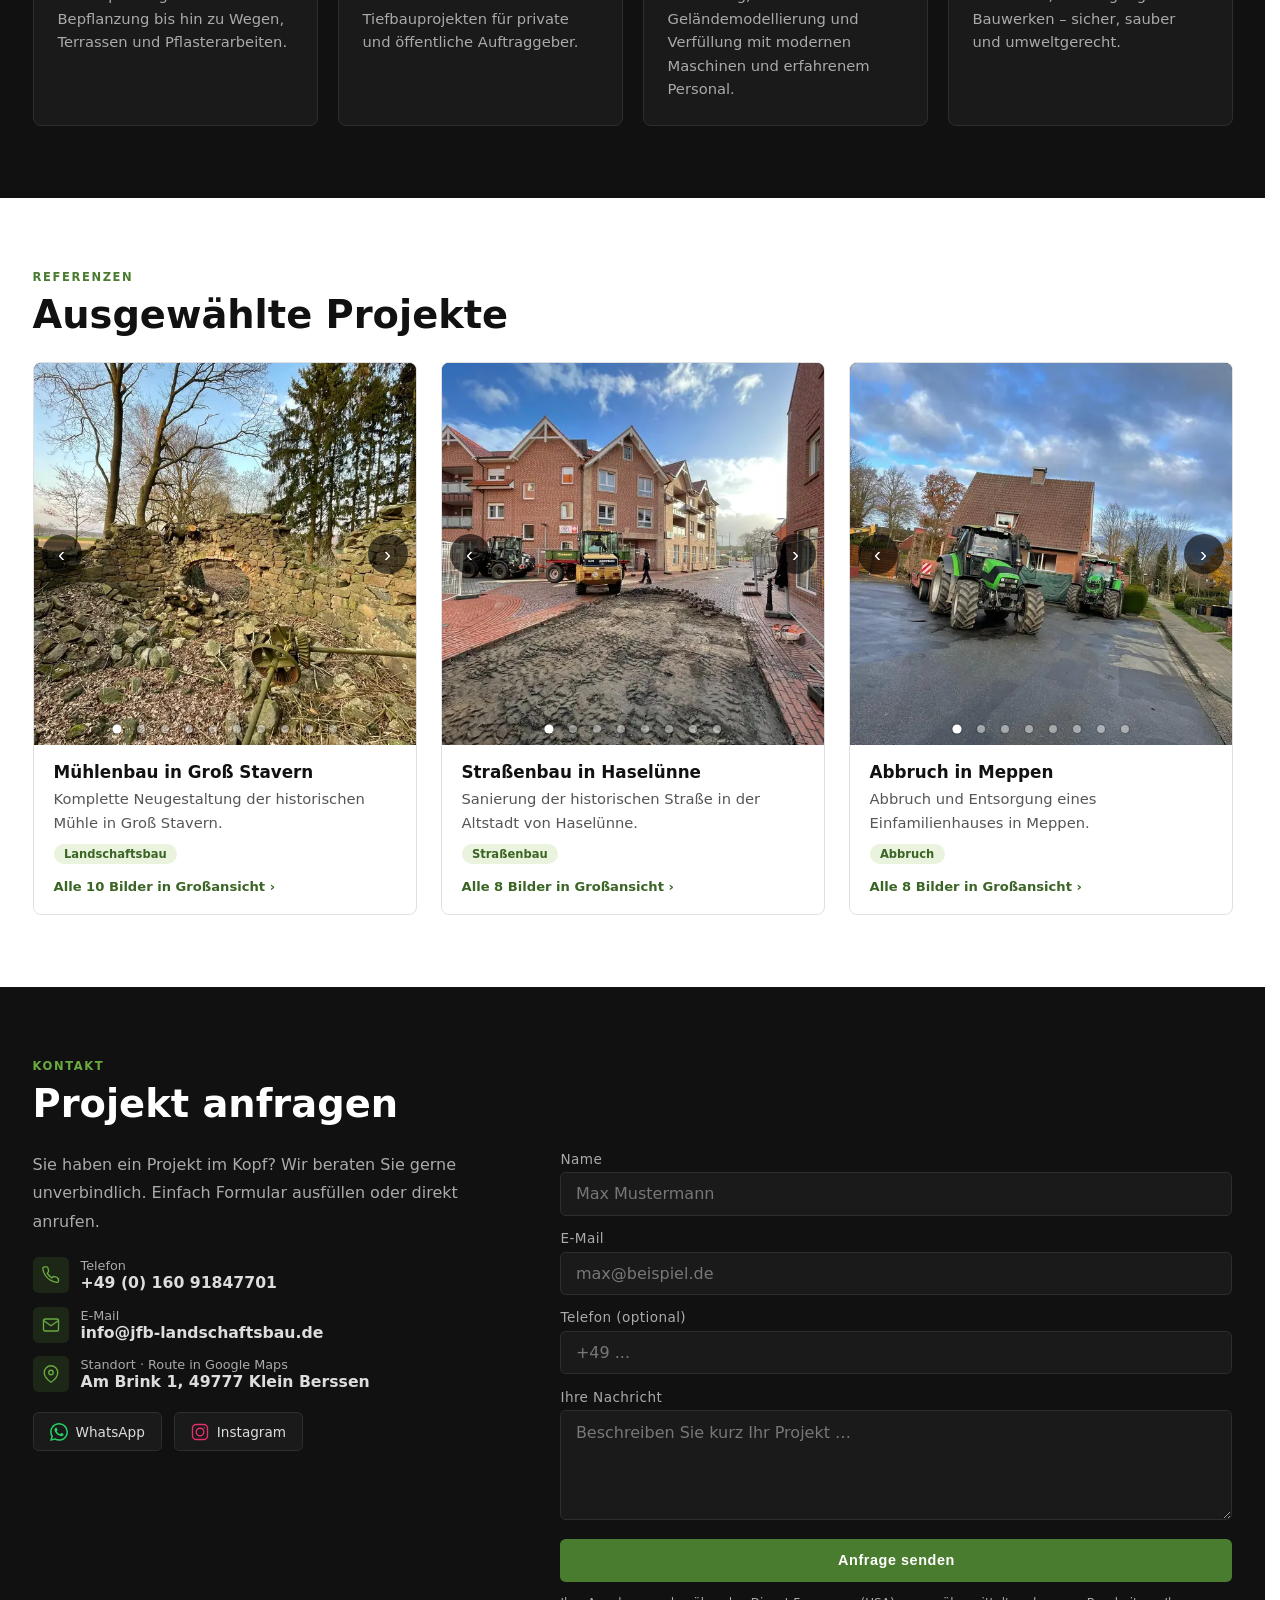
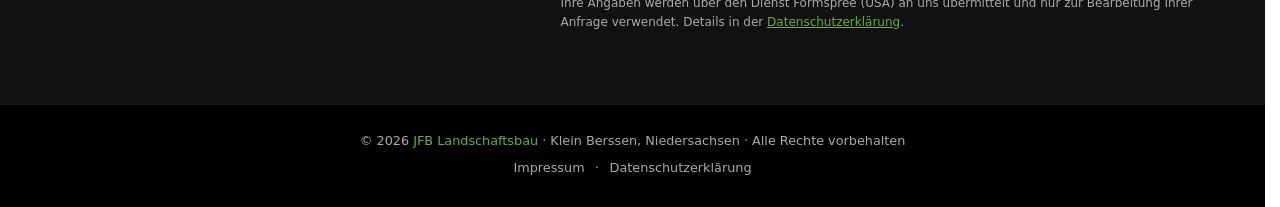
==== commit 04406ed2: "Prüfung: große Systemschrift, Tastatur, ohne JavaScript, Domain, Platzhalter - Große Systemschrift (" ====
--- a/index.html
+++ b/index.html
@@ -3,7 +3,7 @@
 <head>
 <meta charset="UTF-8"/>
 <meta name="viewport" content="width=device-width, initial-scale=1.0"/>
-<title>JFB Landschaftsbau – Landschaftsbau, Straßenbau, Erdbau & Abbruch im Emsland</title>
+<title>JFB Landschaftsbau – Landschaftsbau, Straßenbau, Erdbau &amp; Abbruch im Emsland</title>
 <meta name="description" content="JFB Landschaftsbau aus Klein Berssen (Emsland): Garten- und Landschaftsbau, Straßen- und Tiefbau, Erdbau und Abbruch – zuverlässig, sauber und termingerecht."/>
 <meta name="theme-color" content="#000000"/>
 <link rel="canonical" href="https://jfb-landschaftsbau.de/"/>
@@ -73,7 +73,11 @@
 }
 html{font-size:100%;-webkit-text-size-adjust:100%;text-size-adjust:100%;scroll-behavior:smooth;scroll-padding-top:calc(var(--nav-h,81px) + 8px);scrollbar-gutter:stable;}
 @media(prefers-reduced-motion:reduce){html{scroll-behavior:auto;}*{transition:none!important;}}
-body{font-family:'Segoe UI',system-ui,sans-serif;background:#fff;color:#111;overflow-x:hidden;}
+body{font-family:'Segoe UI',system-ui,sans-serif;background:#fff;color:#111;overflow-x:hidden;overflow-wrap:break-word;}
+p,li,h3{hyphens:auto;-webkit-hyphens:auto;hyphenate-limit-chars:10 4 4;}
+/* Sprunglink für Tastaturnutzer */
+.skip{position:absolute;left:1rem;top:-100px;z-index:200;background:var(--green);color:#fff;padding:.75rem 1.25rem;border-radius:.35rem;font-weight:600;}
+.skip:focus{top:.75rem;}
 body:has(dialog[open]){overflow:hidden;}
 a{color:inherit;text-decoration:none;}
 img{display:block;max-width:100%;}
@@ -90,7 +94,7 @@
 .nav-logo{display:flex;align-items:center;gap:.6rem;min-width:0;}
 nav{gap:.75rem;}
 .nav-logo img{height:48px;width:48px;flex-shrink:0;}
-.nav-logo span{color:#fff;font-family:'Edo',sans-serif;font-size:1.2rem;letter-spacing:.04em;white-space:nowrap;}
+.nav-logo span{color:#fff;font-family:'Edo',sans-serif;font-size:19px;letter-spacing:.04em;white-space:nowrap;overflow:hidden;text-overflow:ellipsis;min-width:0;}
 .nav-links{display:flex;gap:1.5rem;flex-shrink:0;}
 .nav-links a{color:#ccc;font-size:.85rem;letter-spacing:.03em;transition:color .2s;}
 .nav-links a:hover{color:var(--green-light);}
@@ -125,7 +129,7 @@
 .hero-badge{display:inline-block;background:rgba(74,124,47,.2);border:1px solid rgba(106,171,63,.35);color:var(--green-light);font-size:.8125rem;letter-spacing:.1em;text-transform:uppercase;padding:.4rem 1.1rem;border-radius:2rem;margin-bottom:1.25rem;}
 .hero-badge span{white-space:nowrap;}
 .nw{white-space:nowrap;}
-h1{font-size:clamp(2rem,7vw,3.8rem);font-weight:700;color:#fff;line-height:1.1;margin-bottom:1rem;}
+h1{font-size:min(clamp(2rem,7vw,3.8rem),12vw);font-weight:700;color:#fff;line-height:1.1;margin-bottom:1rem;}
 h1 .gruen{color:var(--green-light);}
 .hero-sub{text-wrap:pretty;font-size:clamp(1rem,3vw,1.15rem);color:#aaa;line-height:1.7;margin-bottom:2rem;max-width:520px;margin-left:auto;margin-right:auto;}
 .hero-btns{display:flex;gap:.75rem;justify-content:center;flex-wrap:wrap;}
@@ -139,8 +143,8 @@
 #ueber{background:#fff;}
 .ueber-grid{display:grid;grid-template-columns:1fr 1fr;gap:2.5rem;align-items:center;}
 .ueber-text p{color:#444;line-height:1.8;margin-bottom:1rem;font-size:clamp(.9rem,2.5vw,1rem);}
-.ueber-visual{background:var(--dark);border-radius:.75rem;min-height:260px;display:flex;align-items:center;justify-content:center;flex-direction:column;gap:.5rem;border:1px solid #2e2e2e;}
-.ueber-visual p{color:var(--muted);font-size:.8rem;margin-top:.5rem;}
+.ueber-visual{margin:0;border-radius:.75rem;overflow:hidden;background:var(--dark);aspect-ratio:4/3;}
+.ueber-visual img{width:100%;height:100%;object-fit:cover;}
 
 /* ── LEISTUNGEN ── */
 #leistungen{background:var(--dark);color:#fff;}
@@ -219,6 +223,11 @@
 .kontakt-detail-icon{width:36px;height:36px;min-width:36px;background:rgba(74,124,47,.2);border-radius:.35rem;display:flex;align-items:center;justify-content:center;}
 .kontakt-detail-icon svg{stroke:var(--green-light);}
 .kontakt-detail-text span{display:block;font-size:.72rem;color:var(--muted);}
+/* Grid-/Flex-Kinder dürfen schmaler werden; lange Adressen brechen notfalls um (große Systemschrift) */
+.kontakt-wrap>*,.ueber-grid>*,.leistungen-grid>*,.projekte-grid>*,.kontakt-detail-text{min-width:0;}
+.kontakt-detail-text a[href^="mailto"]{overflow-wrap:anywhere;}
+.hero-badge,.projekt-tag,.social-btn{max-width:100%;hyphens:auto;-webkit-hyphens:auto;}
+.social-btn{white-space:normal;}
 .kontakt-detail-text strong,.kontakt-detail-text a{font-size:.88rem;color:#ddd;font-weight:600;}
 .kontakt-detail-text a{transition:color .2s;}
 .kontakt-detail-text a:hover{color:var(--green-light);}
@@ -320,7 +329,6 @@
   .nav-links{display:none;}
   .nav-toggle{display:block;}
   .ueber-grid{grid-template-columns:1fr;}
-  .ueber-visual{min-height:200px;}
   .leistungen-grid{grid-template-columns:1fr;}
   .kontakt-wrap{grid-template-columns:1fr;gap:2.5rem;}
   #ov-track img{height:min(62svh,700px);}
@@ -328,14 +336,17 @@
   /* größere Schrift: Fließtext mindestens 16px */
   .section-label{font-size:.875rem;}
   h2{font-size:clamp(1.75rem,7.5vw,2.4rem);}
-  nav{padding:.6rem 1.25rem;}
+  nav{padding:10px 20px;gap:12px;}
+  .nav-logo{gap:10px;}
+  html{scroll-padding-top:74px;}
+  .nav-logo img{transition:width .3s ease,height .3s ease;}
+  .nav-logo span{transition:font-size .3s ease;}
   #hero{padding:6.25rem 1.25rem 3rem;}
   .hero-badge{font-size:.9375rem;line-height:1.5;text-transform:none;letter-spacing:.02em;padding:.45rem 1.1rem;border-radius:1.25rem;}
   h1{margin-bottom:1.1rem;}
   .hero-sub{font-size:1.1875rem;line-height:1.65;}
   .btn{font-size:1.125rem;padding:1rem 2rem;}
   .ueber-text p{font-size:1.125rem;line-height:1.7;}
-  .ueber-visual p{font-size:1rem;}
   .leistung-card{padding:1.5rem;}
   .leistung-icon{width:48px;height:48px;}
   .leistung-card h3{font-size:1.25rem;margin-bottom:.5rem;}
@@ -375,28 +386,31 @@
 @media(max-width:560px){
   .hero-btns .btn-outline{display:none;}
   .hero-badge .sep{display:none;}
-  .hero-badge span{display:block;}
+  .hero-badge span{display:block;white-space:normal;}
 }
 @media(max-width:480px){
-  .nav-logo span{font-size:clamp(.875rem,4.4vw,1.1rem);}
-  .nav-logo img{height:44px;width:44px;}
-  h1{font-size:clamp(1.9rem,9.5vw,2.6rem);}
+  .nav-logo span{font-size:clamp(14px,4.4vw,18px);}
+  .nav-logo img{height:64px;width:64px;}
+  nav.klein .nav-logo img{height:44px;width:44px;}
+  h1{font-size:min(clamp(1.9rem,9.5vw,2.6rem),11vw);}
 }
 @media(max-width:360px){
-  nav{padding:.55rem 1rem;}
-  .nav-logo{gap:.45rem;}
-  .nav-logo img{height:40px;width:40px;}
+  nav{padding:9px 16px;}
+  .nav-logo{gap:7px;}
+  .nav-logo img{height:56px;width:56px;}
+  nav.klein .nav-logo img{height:40px;width:40px;}
   #hero{padding:5.75rem 1rem 2.5rem;}
   .hero-sub{font-size:1.0625rem;margin-bottom:1.5rem;}
 }
 </style>
 </head>
 <body>
+<a class="skip" href="#main">Zum Inhalt springen</a>
 
 <!-- NAV -->
 <nav>
   <a class="nav-logo" href="#hero" aria-label="JFB Landschaftsbau – zum Seitenanfang">
-    <img src="icons/logo-96.png" alt="" width="48" height="48"/>
+    <img src="icons/logo-96.png" srcset="icons/logo-96.png 96w, icons/icon-192.png 192w" sizes="(max-width:768px) 64px, 48px" alt="" width="48" height="48"/>
     <span>JFB Landschaftsbau</span>
   </a>
   <div class="nav-links">
@@ -417,7 +431,7 @@
   <a href="#kontakt">Kontakt</a>
 </div>
 
-<main>
+<main id="main">
 <!-- HERO -->
 <section id="hero">
   <div class="hero-content">
@@ -442,10 +456,10 @@
         <p>JFB Landschaftsbau wurde 2020 gegründet und ist seitdem stetig gewachsen. Mit einem engagierten und erfahrenen Team übernehmen wir Projekte rund um Landschaftsbau, Straßen- und Tiefbau, Erdbau sowie Abbrucharbeiten.</p>
         <p>Egal ob privater Garten, öffentliche Verkehrsfläche oder industrielles Gelände – wir setzen jedes Projekt mit dem gleichen Anspruch um: sauber, zuverlässig und termingerecht.</p>
       </div>
-      <div class="ueber-visual">
-        <svg width="72" height="72" viewBox="0 0 80 80" fill="none" aria-hidden="true"><circle cx="40" cy="40" r="36" stroke="#4a7c2f" stroke-width="1.5"/><path d="M40 56C40 56 20 44 20 30C20 21 29 15 40 22C51 15 60 21 60 30C60 44 40 56 40 56Z" fill="#4a7c2f" opacity=".6"/><line x1="40" y1="56" x2="40" y2="64" stroke="#6aab3f" stroke-width="1.5"/></svg>
-        <p>Ihr Bild hier · Foto des Teams oder Projekts</p>
-      </div>
+      <figure class="ueber-visual">
+        <!-- Übergangsweise ein Projektfoto; später durch ein Teamfoto ersetzen -->
+        <img src="strassenbau/mittel/1.webp" srcset="strassenbau/klein/1.webp 600w, strassenbau/mittel/1.webp 900w, strassenbau/1.webp 1200w" sizes="(min-width:1024px) 480px, 100vw" alt="Baustelle von JFB Landschaftsbau: Straßensanierung in der Altstadt von Haselünne" width="900" height="1200" loading="lazy" decoding="async"/>
+      </figure>
     </div>
   </div>
 </section>
@@ -486,6 +500,13 @@
     <div class="section-label">Referenzen</div>
     <h2>Ausgewählte Projekte</h2>
     <div class="projekte-grid" id="projekte-grid"></div>
+    <noscript>
+      <div class="projekte-grid">
+        <article class="projekt-card"><img src="muehlenbau/mittel/1.webp" alt="Mühlenbau in Groß Stavern" width="900" height="1200" style="aspect-ratio:4/5;object-fit:cover;width:100%;height:auto"><div class="projekt-info"><h3>Mühlenbau in Groß Stavern</h3><p>Komplette Neugestaltung der historischen Mühle in Groß Stavern.</p></div></article>
+        <article class="projekt-card"><img src="strassenbau/mittel/1.webp" alt="Straßenbau in Haselünne" width="900" height="1200" style="aspect-ratio:4/5;object-fit:cover;width:100%;height:auto"><div class="projekt-info"><h3>Straßenbau in Haselünne</h3><p>Sanierung der historischen Straße in der Altstadt von Haselünne.</p></div></article>
+        <article class="projekt-card"><img src="abbruch/mittel/1.webp" alt="Abbruch in Meppen" width="900" height="1200" style="aspect-ratio:4/5;object-fit:cover;width:100%;height:auto"><div class="projekt-info"><h3>Abbruch in Meppen</h3><p>Abbruch und Entsorgung eines Einfamilienhauses in Meppen.</p></div></article>
+      </div>
+    </noscript>
   </div>
 </section>
 
@@ -583,7 +604,7 @@
 function slider(track,dotsBox,count,label,onChange){
   let aktiv=0;
   dotsBox.innerHTML=Array.from({length:count},(_,i)=>
-    `<button type="button" aria-label="Bild ${i+1} von ${count}${label?' – '+esc(label):''}"${i===0?' aria-current="true"':''}></button>`).join('');
+    `<button type="button" tabindex="-1" aria-label="Bild ${i+1} von ${count}${label?' – '+esc(label):''}"${i===0?' aria-current="true"':''}></button>`).join('');
   const dots=[...dotsBox.children];
   const imgs=[...track.children];
   // Bilder erst laden, wenn sie gebraucht werden (aktuelles + nächstes/vorheriges)
@@ -681,6 +702,11 @@
 
 // ── NAVIGATION ──
 const nav=document.querySelector('nav');
+// Kopfzeile verkleinern, sobald gescrollt wird (wirkt per CSS nur am Handy)
+let navTick=false;
+const navGroesse=()=>{nav.classList.toggle('klein',window.scrollY>24);navTick=false;};
+window.addEventListener('scroll',()=>{if(!navTick){navTick=true;requestAnimationFrame(navGroesse);}},{passive:true});
+navGroesse();
 const menu=document.getElementById('mobileMenu');
 const toggle=document.querySelector('.nav-toggle');
 const setNavHeight=()=>document.documentElement.style.setProperty('--nav-h',nav.offsetHeight+'px');
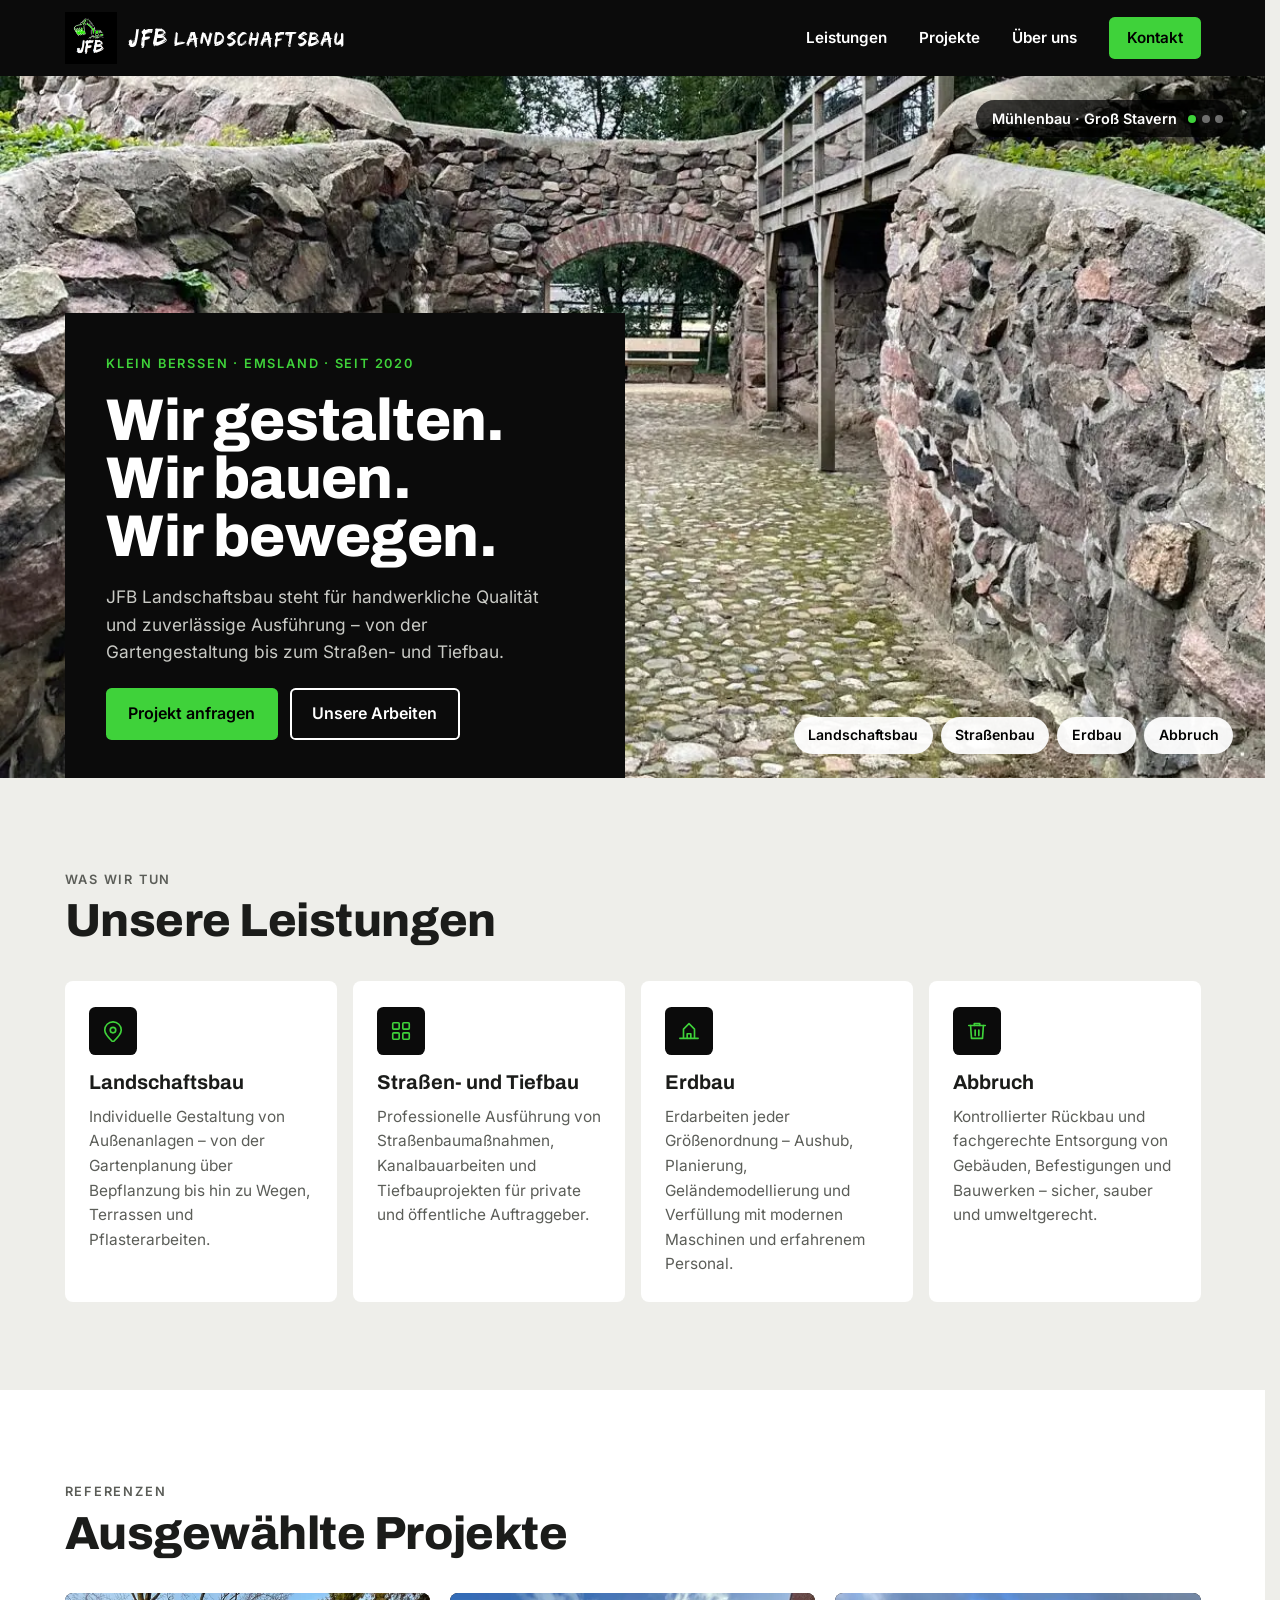
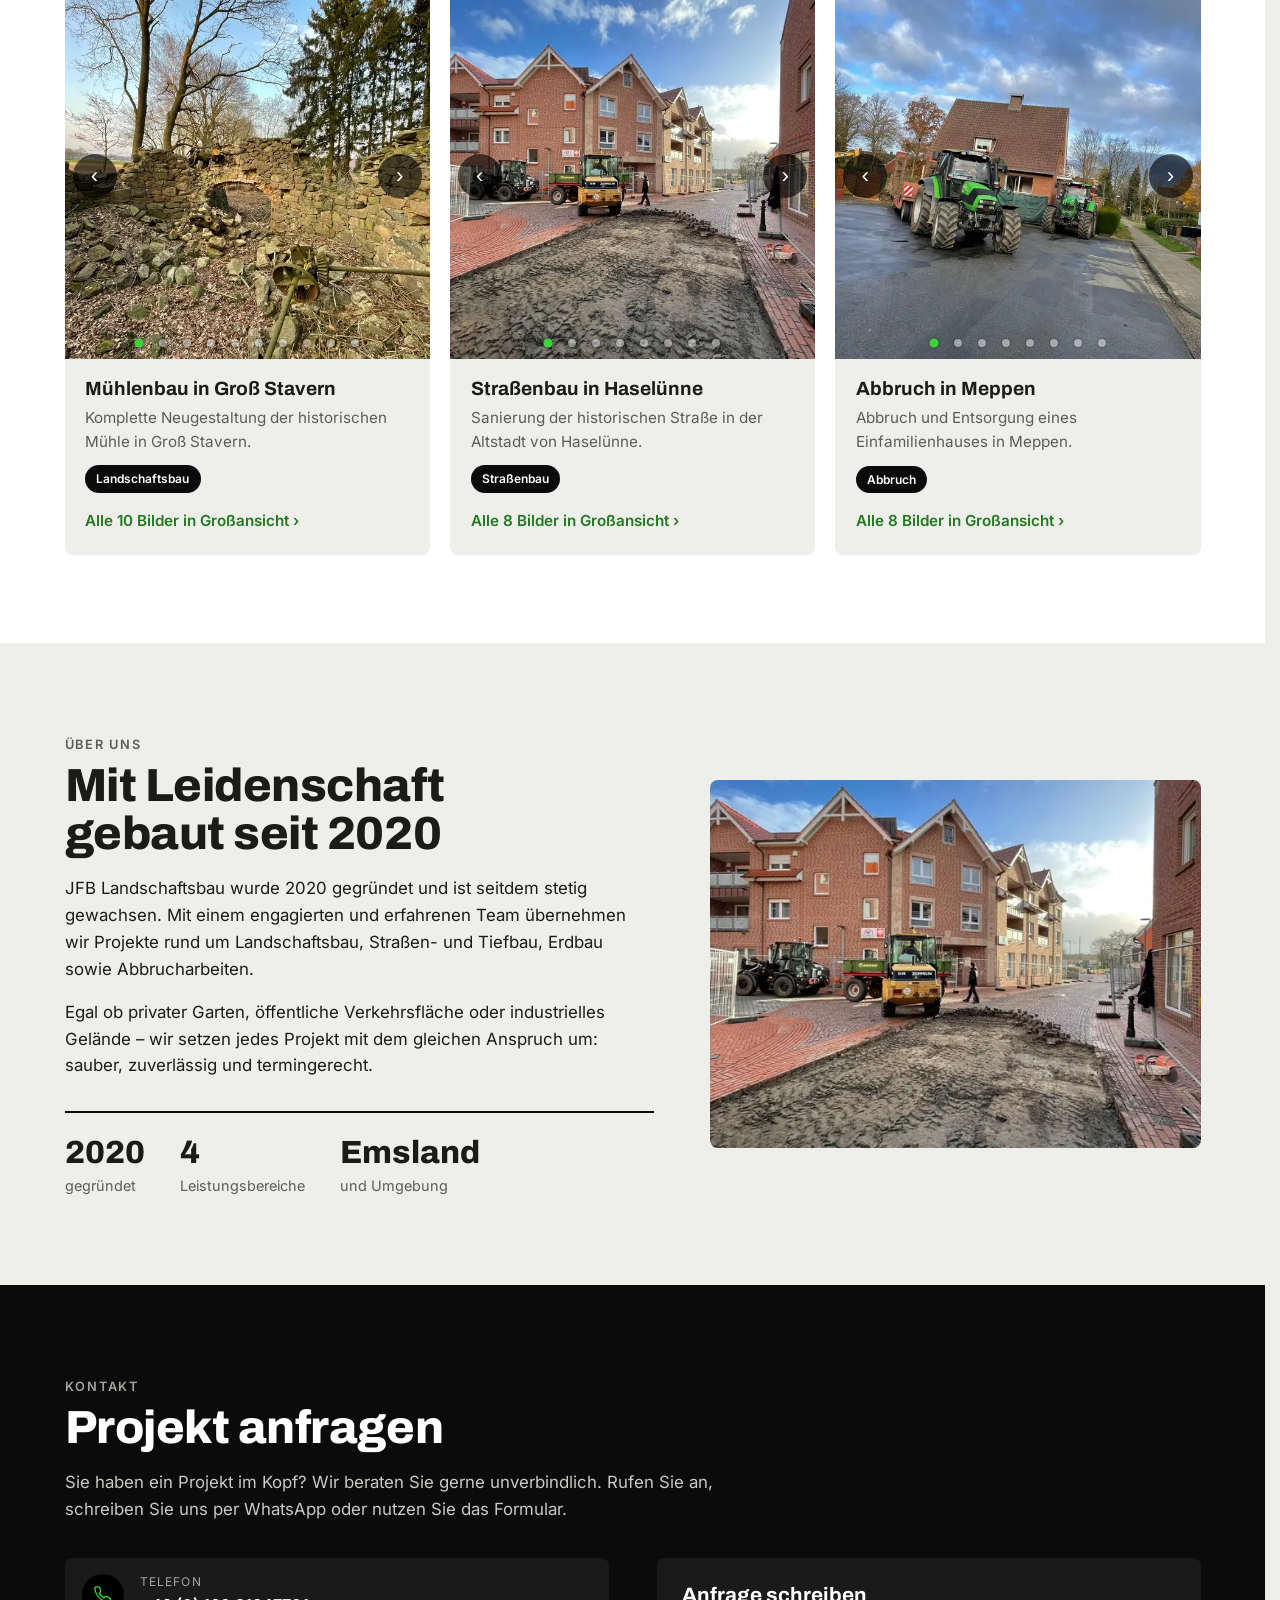
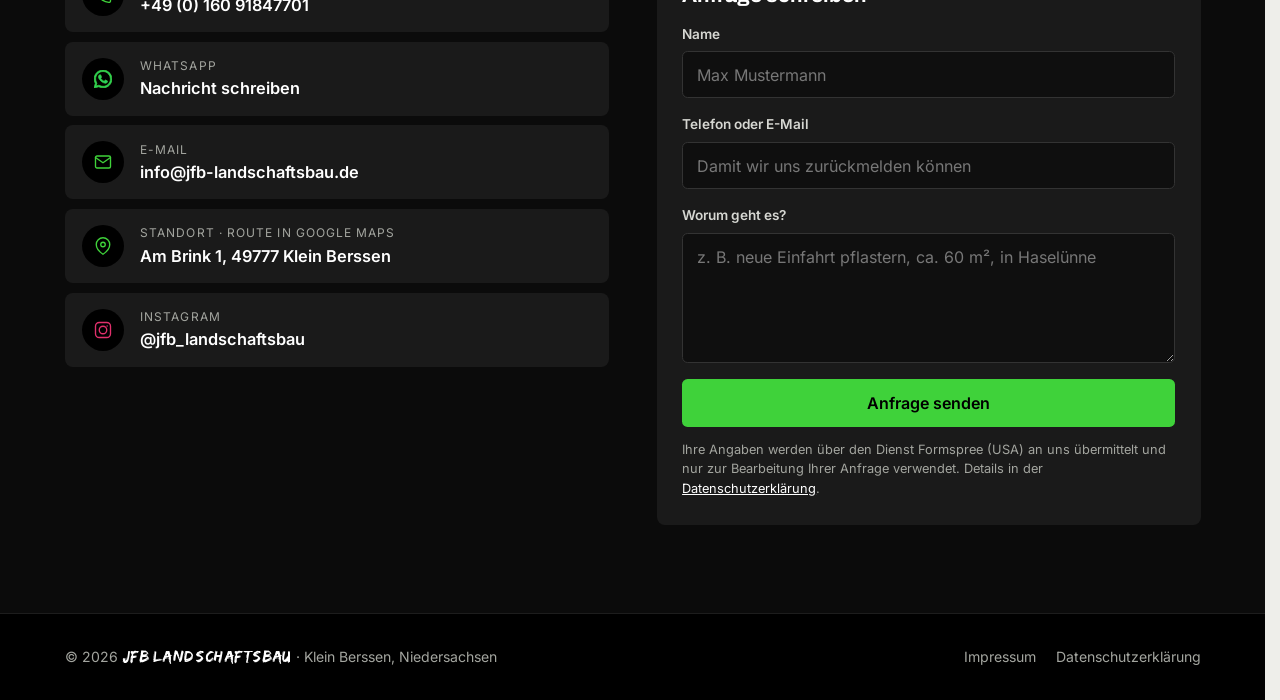
==== commit fed872ad: "Neue helle Startseite (Variante B), alte Seite archiviert - index.html neu: heller Grund, Schwarz fü" ====
--- a/index.html
+++ b/index.html
@@ -6,7 +6,7 @@
 <title>JFB Landschaftsbau – Landschaftsbau, Straßenbau, Erdbau &amp; Abbruch im Emsland</title>
 <meta name="description" content="JFB Landschaftsbau aus Klein Berssen (Emsland): Garten- und Landschaftsbau, Straßen- und Tiefbau, Erdbau und Abbruch – zuverlässig, sauber und termingerecht."/>
 <meta name="theme-color" content="#000000"/>
-<link rel="canonical" href="https://jfb-landschaftsbau.de/"/>
+<link rel="canonical" href="https://sebutd.github.io/jfb/"/>
 
 <!-- Vorschau beim Teilen (WhatsApp, Facebook, LinkedIn …) -->
 <meta property="og:type" content="website"/>
@@ -14,8 +14,8 @@
 <meta property="og:site_name" content="JFB Landschaftsbau"/>
 <meta property="og:title" content="JFB Landschaftsbau – Wir gestalten. Wir bauen. Wir bewegen."/>
 <meta property="og:description" content="Landschaftsbau, Straßen- und Tiefbau, Erdbau und Abbruch aus Klein Berssen im Emsland."/>
-<meta property="og:url" content="https://jfb-landschaftsbau.de/"/>
-<meta property="og:image" content="https://jfb-landschaftsbau.de/og-image.jpg"/>
+<meta property="og:url" content="https://sebutd.github.io/jfb/"/>
+<meta property="og:image" content="https://sebutd.github.io/jfb/og-image.jpg"/>
 <meta property="og:image:width" content="1200"/>
 <meta property="og:image:height" content="630"/>
 <meta property="og:image:alt" content="Logo von JFB Landschaftsbau neben einer Straßenbaustelle"/>
@@ -25,6 +25,8 @@
 <link rel="icon" type="image/png" sizes="192x192" href="icons/icon-192.png"/>
 <link rel="apple-touch-icon" href="icons/apple-touch-icon.png"/>
 <link rel="manifest" href="site.webmanifest"/>
+<link rel="preload" href="fonts/archivo-800.woff2" as="font" type="font/woff2" crossorigin/>
+<link rel="preload" href="fonts/inter-400.woff2" as="font" type="font/woff2" crossorigin/>
 <link rel="preload" href="fonts/edo.woff2" as="font" type="font/woff2" crossorigin/>
 
 <!-- Strukturierte Daten für Google (lokales Unternehmen) -->
@@ -33,9 +35,9 @@
   "@context": "https://schema.org",
   "@type": "HomeAndConstructionBusiness",
   "name": "JFB Landschaftsbau",
-  "url": "https://jfb-landschaftsbau.de/",
-  "logo": "https://jfb-landschaftsbau.de/icons/icon-512.png",
-  "image": "https://jfb-landschaftsbau.de/og-image.jpg",
+  "url": "https://sebutd.github.io/jfb/",
+  "logo": "https://sebutd.github.io/jfb/icons/icon-512.png",
+  "image": "https://sebutd.github.io/jfb/og-image.jpg",
   "description": "Garten- und Landschaftsbau, Straßen- und Tiefbau, Erdbau und Abbruch aus Klein Berssen im Emsland.",
   "telephone": "+49 160 91847701",
   "email": "info@jfb-landschaftsbau.de",
@@ -62,495 +64,407 @@
 </script>
 
 <style>
-/* Schrift lokal gehostet – keine Verbindung zu Drittanbietern */
+/* Schriften lokal gehostet – keine Verbindung zu Drittanbietern */
 @font-face{font-family:'Edo';src:url('fonts/edo.woff2') format('woff2');font-display:swap;}
+@font-face{font-family:'Archivo';src:url('fonts/archivo-700.woff2') format('woff2');font-weight:700;font-display:swap;}
+@font-face{font-family:'Archivo';src:url('fonts/archivo-800.woff2') format('woff2');font-weight:800;font-display:swap;}
+@font-face{font-family:'Inter';src:url('fonts/inter-400.woff2') format('woff2');font-weight:400;font-display:swap;}
+@font-face{font-family:'Inter';src:url('fonts/inter-600.woff2') format('woff2');font-weight:600;font-display:swap;}
+
+/* Heller Grund, Schwarz als Markenfarbe (Kopf, Überschriften, Hero-Block, Kontakt), Logo-Grün nur als Akzent */
+:root{
+  --ink:#0b0b0b;        /* Schwarz der Marke */
+  --ink-2:#1a1a1a;      /* Flächen auf Schwarz */
+  --stone:#eeeeea;      /* Betongrau, Grundfläche */
+  --paper:#fff;         /* Karten */
+  --line:#dcdcd6;
+  --text:#1b1c1a;
+  --muted:#5b5d58;      /* Nebentext auf Hell */
+  --muted-dark:#a3a59f; /* Nebentext auf Schwarz */
+  --green:#3fd23a;      /* Logo-Grün: Buttons, Akzente auf Schwarz */
+  --green-text:#237a21; /* Grün als Schrift auf Hell (Kontrast) */
+  --display:'Archivo','Arial Narrow',system-ui,sans-serif;
+  --body:'Inter',system-ui,-apple-system,'Segoe UI',sans-serif;
+  --brand:'Edo','Archivo',sans-serif;
+  --wrap:1200px;
+  --gutter:clamp(1.25rem,4vw,2rem);
+}
 *{margin:0;padding:0;box-sizing:border-box;}
-:root{
-  --black:#000;--dark:#111;--dark2:#1a1a1a;
-  --green:#4a7c2f;--green-light:#6aab3f;--green-pale:#eaf3de;--green-text:#3b6524;
-  --muted:#aaa;
-  --white:#f5f4f0;
-}
-html{font-size:100%;-webkit-text-size-adjust:100%;text-size-adjust:100%;scroll-behavior:smooth;scroll-padding-top:calc(var(--nav-h,81px) + 8px);scrollbar-gutter:stable;}
-@media(prefers-reduced-motion:reduce){html{scroll-behavior:auto;}*{transition:none!important;}}
-body{font-family:'Segoe UI',system-ui,sans-serif;background:#fff;color:#111;overflow-x:hidden;overflow-wrap:break-word;}
-p,li,h3{hyphens:auto;-webkit-hyphens:auto;hyphenate-limit-chars:10 4 4;}
-/* Sprunglink für Tastaturnutzer */
-.skip{position:absolute;left:1rem;top:-100px;z-index:200;background:var(--green);color:#fff;padding:.75rem 1.25rem;border-radius:.35rem;font-weight:600;}
+html{font-size:100%;-webkit-text-size-adjust:100%;text-size-adjust:100%;scroll-behavior:smooth;scroll-padding-top:calc(var(--nav-h,76px) + 8px);scrollbar-gutter:stable;}
+@media(prefers-reduced-motion:reduce){html{scroll-behavior:auto;}*{transition:none!important;animation:none!important;}}
+body{font-family:var(--body);background:var(--stone);color:var(--text);font-size:1rem;line-height:1.6;overflow-x:hidden;overflow-wrap:break-word;}
+p,li{hyphens:auto;-webkit-hyphens:auto;hyphenate-limit-chars:10 4 4;}
+img{display:block;max-width:100%;}
+a{color:inherit;}
+:focus-visible{outline:3px solid var(--green);outline-offset:2px;}
+.skip{position:absolute;left:1rem;top:-100px;z-index:200;background:var(--green);color:#000;padding:.75rem 1.25rem;border-radius:.35rem;font-weight:600;text-decoration:none;}
 .skip:focus{top:.75rem;}
-body:has(dialog[open]){overflow:hidden;}
-a{color:inherit;text-decoration:none;}
-img{display:block;max-width:100%;}
-:focus-visible{outline:2px solid var(--green-light);outline-offset:2px;}
-
-/* ── NAV ── */
-nav{
-  position:fixed;top:0;width:100%;
-  background:#000;
-  z-index:100;padding:1rem 1.5rem;
-  display:flex;align-items:center;justify-content:space-between;
-  border-bottom:1px solid #1a1a1a;
-}
-.nav-logo{display:flex;align-items:center;gap:.6rem;min-width:0;}
-nav{gap:.75rem;}
-.nav-logo img{height:48px;width:48px;flex-shrink:0;}
-.nav-logo span{color:#fff;font-family:'Edo',sans-serif;font-size:19px;letter-spacing:.04em;white-space:nowrap;overflow:hidden;text-overflow:ellipsis;min-width:0;}
-.nav-links{display:flex;gap:1.5rem;flex-shrink:0;}
-.nav-links a{color:#ccc;font-size:.85rem;letter-spacing:.03em;transition:color .2s;}
-.nav-links a:hover{color:var(--green-light);}
-.nav-toggle{display:none;background:none;border:1px solid #333;border-radius:.4rem;width:46px;height:46px;padding:0;cursor:pointer;color:#fff;flex-shrink:0;}
-.nav-toggle svg{margin:auto;}
-.nav-toggle svg{display:block;}
-.nav-toggle .icon-close{display:none;}
-.nav-toggle[aria-expanded="true"] .icon-menu{display:none;}
-.nav-toggle[aria-expanded="true"] .icon-close{display:block;}
-.mobile-menu{display:none;position:fixed;top:var(--nav-h,81px);left:0;right:0;background:#000;border-bottom:1px solid #1a1a1a;z-index:99;flex-direction:column;}
-.mobile-menu.open{display:flex;}
-.mobile-menu a{color:#ccc;font-size:1rem;padding:1rem 1.5rem;border-bottom:1px solid #1a1a1a;transition:color .2s;}
-.mobile-menu a:hover{color:var(--green-light);}
-
-/* ── SECTIONS ── */
-section{padding:5rem 1.5rem;}
-.container{max-width:1000px;margin:0 auto;}
-.section-label{font-size:.72rem;letter-spacing:.14em;text-transform:uppercase;color:var(--green);font-weight:600;margin-bottom:.5rem;}
-h2{font-size:clamp(1.5rem,5vw,2.4rem);font-weight:700;line-height:1.2;margin-bottom:1.25rem;}
-.divider{width:48px;height:3px;background:var(--green);border-radius:2px;margin:.75rem 0 1.25rem;}
+.wrap{max-width:var(--wrap);margin:0 auto;padding-left:var(--gutter);padding-right:var(--gutter);}
+section{padding-block:clamp(3.5rem,8vw,5.5rem);}
+.eyebrow{font-size:.8rem;font-weight:600;letter-spacing:.14em;text-transform:uppercase;color:var(--muted);}
+h2{font-family:var(--display);font-weight:800;font-size:clamp(2rem,5vw,2.9rem);line-height:1.05;letter-spacing:-.01em;margin:.35rem 0 0;text-wrap:balance;}
+h3{font-family:var(--display);font-weight:700;line-height:1.15;}
+.lead{max-width:60ch;color:var(--muted);margin-top:1rem;font-size:1.05rem;}
+
+/* Buttons */
+.btn{display:inline-flex;align-items:center;justify-content:center;gap:.5rem;min-height:48px;padding:.8rem 1.4rem;border-radius:.35rem;font-weight:600;font-size:1rem;text-decoration:none;border:0;cursor:pointer;font-family:inherit;transition:background .2s,color .2s,box-shadow .2s;}
+.btn-green{background:var(--green);color:#000;}
+.btn-green:hover{background:#5fe05a;}
+.btn-line{background:transparent;color:#fff;box-shadow:inset 0 0 0 2px #fff;}
+.btn-line:hover{background:#fff;color:#000;}
+
+/* ── KOPF ── */
+nav{position:sticky;top:0;z-index:100;background:var(--ink);color:#fff;}
+.nav-in{display:flex;align-items:center;justify-content:space-between;gap:1rem;min-height:76px;padding-block:.6rem;}
+.brand{display:flex;align-items:center;gap:.7rem;text-decoration:none;color:#fff;min-width:0;}
+.brand img{width:52px;height:52px;flex-shrink:0;}
+.brand-name{font-family:var(--brand);font-size:20px;letter-spacing:.05em;white-space:nowrap;}
+.brand-name b{font-weight:400;}
+.nav-links{display:flex;align-items:center;gap:2rem;}
+.nav-links a{text-decoration:none;font-weight:600;font-size:.95rem;padding:.5rem 0;}
+.nav-links a:not(.btn):hover{color:var(--green);}
+.nav-links .btn{min-height:42px;padding:.55rem 1.1rem;font-size:.95rem;}
+.nav-toggle{display:none;width:48px;height:48px;background:none;border:0;cursor:pointer;place-content:center;gap:6px;flex-shrink:0;margin-right:-8px;}
+.nav-toggle span{display:block;width:26px;height:3px;border-radius:2px;background:#fff;transition:transform .25s,opacity .25s;}
+.nav-toggle[aria-expanded="true"] span:nth-child(1){transform:translateY(9px) rotate(45deg);}
+.nav-toggle[aria-expanded="true"] span:nth-child(2){opacity:0;}
+.nav-toggle[aria-expanded="true"] span:nth-child(3){transform:translateY(-9px) rotate(-45deg);}
+.mobile-menu{display:none;}
 
 /* ── HERO ── */
-#hero{
-  min-height:100svh;
-  background:linear-gradient(160deg,#000 55%,#0f1e0a 100%);
-  display:flex;align-items:center;justify-content:center;
-  text-align:center;padding:7rem 1.5rem 4rem;
-  position:relative;overflow:hidden;
-}
-#hero::before{content:'';position:absolute;inset:0;background:radial-gradient(ellipse at 70% 60%,rgba(74,124,47,.18) 0%,transparent 70%);}
-.hero-content{position:relative;z-index:1;max-width:680px;width:100%;}
-.hero-badge{display:inline-block;background:rgba(74,124,47,.2);border:1px solid rgba(106,171,63,.35);color:var(--green-light);font-size:.8125rem;letter-spacing:.1em;text-transform:uppercase;padding:.4rem 1.1rem;border-radius:2rem;margin-bottom:1.25rem;}
-.hero-badge span{white-space:nowrap;}
+#hero{position:relative;padding:0;background:var(--ink);height:min(78svh,720px);min-height:520px;overflow:hidden;}
+.hero-bilder{position:absolute;inset:0;}
+.hero-bilder img{position:absolute;inset:0;width:100%;height:100%;object-fit:cover;opacity:0;transition:opacity 1.2s ease;}
+.hero-bilder img.on{opacity:1;}
+.hero-schild{position:absolute;top:1.5rem;right:var(--gutter);display:flex;align-items:center;gap:.7rem;background:rgba(0,0,0,.72);color:#fff;padding:.45rem .6rem .45rem 1rem;border-radius:999px;font-size:.9rem;font-weight:600;z-index:2;}
+.hero-punkte{display:flex;gap:.35rem;}
+.hero-punkte i{width:8px;height:8px;border-radius:50%;background:rgba(255,255,255,.4);}
+.hero-punkte i.on{background:var(--green);}
+.hero-chips{position:absolute;right:var(--gutter);bottom:1.5rem;display:flex;flex-wrap:wrap;justify-content:flex-end;gap:.5rem;z-index:2;max-width:45%;}
+.hero-chips a{background:rgba(255,255,255,.94);color:#000;text-decoration:none;font-weight:600;font-size:.88rem;padding:.45rem .9rem;border-radius:999px;}
+.hero-chips a:hover{background:var(--green);}
+.hero-inner{position:relative;pointer-events:none;height:100%;max-width:var(--wrap);margin:0 auto;padding-left:var(--gutter);padding-right:var(--gutter);display:flex;align-items:flex-end;}
+.hero-block{pointer-events:auto;background:var(--ink);color:#fff;width:min(560px,52%);padding:2.6rem 2.6rem 2.4rem;display:grid;gap:1.1rem;z-index:2;}
+.hero-block .eyebrow{color:var(--green);}
+.hero-block h1{font-family:var(--display);font-weight:800;font-size:clamp(2.4rem,4.6vw,3.7rem);line-height:.98;letter-spacing:-.01em;}
+.hero-block p{color:#c9cac5;font-size:1.08rem;max-width:40ch;}
 .nw{white-space:nowrap;}
-h1{font-size:min(clamp(2rem,7vw,3.8rem),12vw);font-weight:700;color:#fff;line-height:1.1;margin-bottom:1rem;}
-h1 .gruen{color:var(--green-light);}
-.hero-sub{text-wrap:pretty;font-size:clamp(1rem,3vw,1.15rem);color:#aaa;line-height:1.7;margin-bottom:2rem;max-width:520px;margin-left:auto;margin-right:auto;}
-.hero-btns{display:flex;gap:.75rem;justify-content:center;flex-wrap:wrap;}
-.btn{display:inline-block;padding:.85rem 1.75rem;border-radius:.25rem;font-size:.9rem;font-weight:600;letter-spacing:.04em;cursor:pointer;transition:all .2s;text-align:center;}
-.btn-green{background:var(--green);color:#fff;border:2px solid var(--green);}
-.btn-green:hover{background:var(--green-light);border-color:var(--green-light);}
-.btn-outline{background:transparent;color:#fff;border:2px solid #444;}
-.btn-outline:hover{border-color:#888;}
-
-/* ── ÜBER UNS ── */
-#ueber{background:#fff;}
-.ueber-grid{display:grid;grid-template-columns:1fr 1fr;gap:2.5rem;align-items:center;}
-.ueber-text p{color:#444;line-height:1.8;margin-bottom:1rem;font-size:clamp(.9rem,2.5vw,1rem);}
-.ueber-visual{margin:0;border-radius:.75rem;overflow:hidden;background:var(--dark);aspect-ratio:4/3;}
-.ueber-visual img{width:100%;height:100%;object-fit:cover;}
+.hero-btns{display:flex;flex-wrap:wrap;gap:.75rem;margin-top:.3rem;}
 
 /* ── LEISTUNGEN ── */
-#leistungen{background:var(--dark);color:#fff;}
-#leistungen h2{color:#fff;}
-#leistungen .section-label{color:var(--green-light);}
-.leistungen-grid{display:grid;grid-template-columns:repeat(2,1fr);gap:1rem;margin-top:1.5rem;}
-.leistung-card{background:#1a1a1a;border:1px solid #2e2e2e;border-radius:.5rem;padding:1.35rem;transition:border-color .2s;}
-.leistung-card:hover{border-color:var(--green);}
-.leistung-icon{width:42px;height:42px;background:rgba(74,124,47,.2);border-radius:.4rem;display:flex;align-items:center;justify-content:center;margin-bottom:.85rem;}
-.leistung-icon svg{stroke:var(--green-light);}
-.leistung-card h3{font-size:.95rem;font-weight:600;color:#fff;margin-bottom:.4rem;}
-.leistung-card p{font-size:.83rem;color:var(--muted);line-height:1.6;}
+#leistungen{background:var(--stone);}
+.leistungen-grid{display:grid;grid-template-columns:repeat(4,minmax(0,1fr));gap:1rem;margin-top:2.2rem;}
+.leistung{background:var(--paper);border-radius:.5rem;padding:1.6rem 1.5rem;display:grid;align-content:start;gap:.7rem;}
+.leistung-icon{width:48px;height:48px;border-radius:.4rem;background:var(--ink);display:grid;place-items:center;}
+.leistung-icon svg{stroke:var(--green);}
+.leistung h3{font-size:1.25rem;margin-top:.3rem;}
+.leistung p{color:var(--muted);font-size:.96rem;}
 
 /* ── PROJEKTE ── */
-#projekte{background:#fff;}
-.projekte-grid{display:grid;grid-template-columns:repeat(auto-fill,minmax(280px,1fr));gap:1.5rem;margin-top:1.5rem;}
-.projekt-card{border-radius:.5rem;overflow:hidden;border:1px solid #e0e0e0;cursor:pointer;transition:transform .2s,box-shadow .2s;display:flex;flex-direction:column;}
-.projekt-card:hover{transform:translateY(-3px);box-shadow:0 10px 28px rgba(0,0,0,.1);}
-
-/* ── SLIDER (scroll-snap) ── */
-.slider-wrap{position:relative;aspect-ratio:4/5;overflow:hidden;background:#111;}
-.slider-track{
-  display:flex;
-  height:100%;
-  overflow-x:auto;
-  scroll-snap-type:x mandatory;
-  overscroll-behavior-x:contain;
-  scrollbar-width:none;
-}
+#projekte{background:var(--paper);}
+.projekte-grid{display:grid;grid-template-columns:repeat(3,minmax(0,1fr));gap:1.25rem;margin-top:2.2rem;}
+.projekt-card{background:var(--stone);border-radius:.5rem;overflow:hidden;cursor:pointer;display:flex;flex-direction:column;transition:transform .2s,box-shadow .2s;}
+.projekt-card:hover{transform:translateY(-3px);box-shadow:0 12px 28px rgba(0,0,0,.12);}
+.slider-wrap{position:relative;aspect-ratio:1/1;overflow:hidden;background:var(--ink);}
+.slider-track{display:flex;height:100%;overflow-x:auto;scroll-snap-type:x mandatory;overscroll-behavior-x:contain;scrollbar-width:none;}
 .slider-track::-webkit-scrollbar{display:none;}
 .slider-track:focus-visible,#ov-track:focus-visible{outline-offset:-3px;}
-.slider-track img{
-  flex:0 0 100%;
-  width:100%;
-  height:100%;
-  object-fit:cover;
-  scroll-snap-align:start;
-  user-select:none;
-  -webkit-user-drag:none;
-}
-.slide-btn{
-  position:absolute;top:50%;transform:translateY(-50%);
-  background:rgba(0,0,0,.6);border:none;color:#fff;
-  width:40px;height:40px;border-radius:50%;
-  cursor:pointer;font-size:1.3rem;
-  display:flex;align-items:center;justify-content:center;
-  z-index:2;transition:background .2s;
-  -webkit-tap-highlight-color:transparent;
-}
-.slide-btn:hover{background:rgba(0,0,0,.9);}
+.slider-track img{flex:0 0 100%;width:100%;height:100%;object-fit:cover;scroll-snap-align:start;user-select:none;-webkit-user-drag:none;}
+.slide-btn{position:absolute;top:50%;transform:translateY(-50%);background:rgba(0,0,0,.6);border:none;color:#fff;width:44px;height:44px;border-radius:50%;cursor:pointer;font-size:1.4rem;display:flex;align-items:center;justify-content:center;z-index:2;transition:background .2s;-webkit-tap-highlight-color:transparent;}
+.slide-btn:hover{background:#000;}
 .slide-prev{left:8px;} .slide-next{right:8px;}
-
-/* Punkte: 24px Tippfläche, sichtbarer Punkt 8px */
 .dots{display:flex;justify-content:center;flex-wrap:wrap;}
 .dots button{width:24px;height:24px;background:none;border:none;padding:0;cursor:pointer;display:grid;place-items:center;-webkit-tap-highlight-color:transparent;}
 .dots button::before{content:'';width:8px;height:8px;border-radius:50%;background:rgba(255,255,255,.45);box-shadow:0 0 2px rgba(0,0,0,.6);transition:background .2s,transform .2s;}
-.dots button[aria-current="true"]::before{background:#fff;transform:scale(1.15);}
+.dots button[aria-current="true"]::before{background:var(--green);transform:scale(1.15);}
 .slider-wrap .dots{position:absolute;bottom:4px;left:0;right:0;padding:0 8px;}
-
-.projekt-info{padding:1.1rem 1.25rem 1.25rem;display:flex;flex-direction:column;align-items:flex-start;gap:.3rem;flex:1;}
-.projekt-info h3{font-size:.95rem;font-weight:600;}
-.projekt-info p{font-size:.82rem;color:#555;line-height:1.6;}
-.projekt-tag{display:inline-block;font-size:.72rem;background:var(--green-pale);color:var(--green-text);padding:.2rem .65rem;border-radius:1rem;margin-top:.3rem;font-weight:600;}
-.projekt-open{margin-top:auto;padding-top:.6rem;background:none;border:none;color:var(--green-text);font:inherit;font-size:.82rem;font-weight:600;cursor:pointer;min-height:24px;}
+.projekt-info{padding:1.2rem 1.3rem 1.3rem;display:flex;flex-direction:column;align-items:flex-start;gap:.35rem;flex:1;}
+.projekt-info h3{font-size:1.2rem;}
+.projekt-info p{font-size:.95rem;color:var(--muted);}
+.projekt-tag{display:inline-block;font-size:.75rem;background:var(--ink);color:#fff;padding:.25rem .7rem;border-radius:1rem;margin-top:.35rem;font-weight:600;}
+.projekt-open{margin-top:auto;padding-top:.7rem;background:none;border:none;color:var(--green-text);font:inherit;font-size:.95rem;font-weight:600;cursor:pointer;min-height:24px;text-align:left;}
 .projekt-open:hover{text-decoration:underline;}
 
+/* ── ÜBER UNS ── */
+#ueber{background:var(--stone);}
+.ueber-grid{display:grid;grid-template-columns:1.2fr 1fr;gap:3.5rem;align-items:center;}
+.ueber-text p{margin-top:1rem;font-size:1.05rem;max-width:60ch;}
+.fakten{display:flex;flex-wrap:wrap;gap:2.2rem;margin-top:2rem;padding-top:1.5rem;border-top:2px solid var(--ink);}
+.fakten div{display:grid;}
+.fakten strong{font-family:var(--display);font-weight:800;font-size:2rem;line-height:1;}
+.fakten span{color:var(--muted);font-size:.9rem;margin-top:.3rem;}
+.ueber-bild{border-radius:.5rem;overflow:hidden;aspect-ratio:4/3;background:var(--ink);}
+.ueber-bild img{width:100%;height:100%;object-fit:cover;}
+
 /* ── KONTAKT ── */
-#kontakt{background:var(--dark);color:#fff;}
-#kontakt h2{color:#fff;}
-#kontakt .section-label{color:var(--green-light);}
-.kontakt-wrap{display:grid;grid-template-columns:1fr 1.4fr;gap:3rem;align-items:start;margin-top:1.5rem;}
-.kontakt-info p{color:#aaa;line-height:1.8;margin-bottom:1.25rem;font-size:.9rem;}
-.kontakt-detail{display:flex;gap:.75rem;align-items:center;margin-bottom:.85rem;}
-a.kontakt-detail{transition:opacity .2s;}
-a.kontakt-detail:hover{opacity:.75;}
-.kontakt-detail-icon{width:36px;height:36px;min-width:36px;background:rgba(74,124,47,.2);border-radius:.35rem;display:flex;align-items:center;justify-content:center;}
-.kontakt-detail-icon svg{stroke:var(--green-light);}
-.kontakt-detail-text span{display:block;font-size:.72rem;color:var(--muted);}
-/* Grid-/Flex-Kinder dürfen schmaler werden; lange Adressen brechen notfalls um (große Systemschrift) */
-.kontakt-wrap>*,.ueber-grid>*,.leistungen-grid>*,.projekte-grid>*,.kontakt-detail-text{min-width:0;}
-.kontakt-detail-text a[href^="mailto"]{overflow-wrap:anywhere;}
-.hero-badge,.projekt-tag,.social-btn{max-width:100%;hyphens:auto;-webkit-hyphens:auto;}
-.social-btn{white-space:normal;}
-.kontakt-detail-text strong,.kontakt-detail-text a{font-size:.88rem;color:#ddd;font-weight:600;}
-.kontakt-detail-text a{transition:color .2s;}
-.kontakt-detail-text a:hover{color:var(--green-light);}
-.social-row{display:flex;gap:.75rem;margin-top:1.25rem;flex-wrap:wrap;}
-.social-btn{display:flex;align-items:center;gap:.5rem;background:#1a1a1a;border:1px solid #2e2e2e;border-radius:.35rem;padding:.6rem 1rem;color:#ddd;font-size:.85rem;font-weight:500;transition:border-color .2s;white-space:nowrap;}
-.social-wa:hover{border-color:#25D366;}
-.social-ig:hover{border-color:#E1306C;}
-.form-group{margin-bottom:.9rem;}
-.form-group label{display:block;font-size:.78rem;color:var(--muted);margin-bottom:.35rem;letter-spacing:.03em;}
-.form-group input,.form-group textarea{
-  width:100%;background:#1a1a1a;border:1px solid #2e2e2e;
-  border-radius:.35rem;padding:.7rem .9rem;
-  color:#fff;font-size:1rem;font-family:inherit;
-  transition:border-color .2s;outline:none;
-  -webkit-appearance:none;
-}
+#kontakt{background:var(--ink);color:#fff;}
+#kontakt .eyebrow{color:var(--muted-dark);}
+#kontakt .lead{color:#c9cac5;}
+.kontakt-grid{display:grid;grid-template-columns:1fr 1fr;gap:3rem;margin-top:2.2rem;align-items:start;}
+.kontakt-liste{display:grid;gap:.6rem;}
+.k-item{display:flex;align-items:center;gap:1rem;background:var(--ink-2);border-radius:.5rem;padding:.9rem 1.1rem;text-decoration:none;color:#fff;transition:background .2s;}
+a.k-item:hover{background:#252525;}
+.k-icon{width:42px;height:42px;border-radius:50%;background:#000;display:grid;place-items:center;flex-shrink:0;}
+.k-icon svg{stroke:var(--green);}
+.k-text{display:grid;min-width:0;}
+.k-text span{font-size:.75rem;letter-spacing:.09em;text-transform:uppercase;color:var(--muted-dark);}
+.k-text strong{font-weight:600;font-size:1.02rem;overflow-wrap:anywhere;}
+.form{background:var(--ink-2);border-radius:.5rem;padding:1.6rem;}
+.form h3{font-size:1.3rem;margin-bottom:1rem;}
+.form-group{display:grid;gap:.35rem;margin-bottom:1rem;}
+.form-group label{font-size:.85rem;font-weight:600;color:#d6d7d2;}
+.form-group input,.form-group textarea{width:100%;background:#0f0f0f;border:1px solid #333;border-radius:.35rem;padding:.8rem .9rem;color:#fff;font-size:1rem;font-family:inherit;}
 .form-group input::placeholder,.form-group textarea::placeholder{color:#777;}
-.form-group input:focus,.form-group textarea:focus{border-color:var(--green-light);}
-.form-group textarea{height:110px;resize:vertical;}
+.form-group input:focus,.form-group textarea:focus{outline:none;border-color:var(--green);box-shadow:0 0 0 3px rgba(63,210,58,.25);}
+.form-group textarea{min-height:130px;resize:vertical;}
+.form .btn{width:100%;}
+.form .btn:disabled{opacity:.6;cursor:wait;}
 .hp{position:absolute;left:-9999px;width:1px;height:1px;overflow:hidden;}
-.btn-submit{
-  width:100%;padding:.85rem;background:var(--green);color:#fff;
-  border:none;border-radius:.35rem;font-size:.9rem;font-weight:600;
-  letter-spacing:.04em;cursor:pointer;transition:background .2s;
-  -webkit-appearance:none;
-}
-.btn-submit:hover{background:var(--green-light);}
-.btn-submit:disabled{opacity:.7;cursor:wait;}
-.form-hinweis{font-size:.75rem;color:var(--muted);line-height:1.6;margin-top:.75rem;}
-.form-hinweis a{color:var(--green-light);text-decoration:underline;}
-.form-status:empty{display:none;}
-.form-status{border-radius:.35rem;padding:1rem;text-align:center;margin-top:1rem;font-size:.9rem;}
-.form-status.ok{background:rgba(74,124,47,.2);border:1px solid var(--green);color:#9adb6a;}
-.form-status.fehler{background:rgba(180,60,40,.15);border:1px solid #b44;color:#f2a191;}
+.form-hinweis{font-size:.8rem;color:var(--muted-dark);margin-top:.8rem;line-height:1.55;}
+.form-hinweis a{color:#fff;}
+.form-status{font-size:.98rem;line-height:1.55;}
+.form-status.ok{color:var(--green);padding:1rem 0;}
+.form-status.fehler{color:#ff8a80;margin-top:.8rem;}
 
 /* ── FOOTER ── */
-footer{background:#000;color:var(--muted);text-align:center;padding:1.75rem 1.5rem;font-size:.8rem;border-top:1px solid #1a1a1a;}
-footer .firma{color:var(--green-light);}
-footer a{color:var(--muted);text-decoration:none;margin:0 .4rem;transition:color .2s;display:inline-block;padding:.25rem 0;}
-footer a:hover{color:var(--green-light);}
-footer p+p{margin-top:.5rem;}
+footer{background:#000;color:var(--muted-dark);font-size:.88rem;border-top:1px solid #1d1d1d;}
+.foot-in{display:flex;flex-wrap:wrap;justify-content:space-between;align-items:center;gap:.8rem 2rem;padding-block:1.6rem;}
+footer .firma{font-family:var(--brand);color:#fff;letter-spacing:.04em;}
+footer nav{position:static;background:none;display:flex;gap:1.2rem;}
+footer a{color:var(--muted-dark);text-decoration:none;padding:.4rem 0;}
+footer a:hover{color:var(--green);}
 
 /* ── GROSSANSICHT (natives <dialog>) ── */
-#overlay{
-  border:none;padding:0;background:#1a1a1a;color:#fff;
-  border-radius:.75rem;width:min(900px,calc(100% - 2rem));
-  max-width:none;max-height:calc(100svh - 2rem);margin:auto;
-  overflow:hidden;
-}
+#overlay{border:none;padding:0;background:var(--ink-2);color:#fff;border-radius:.75rem;width:min(900px,calc(100% - 2rem));max-width:none;max-height:calc(100svh - 2rem);margin:auto;overflow:hidden;}
 #overlay[open]{display:flex;flex-direction:column;}
 #overlay::backdrop{background:rgba(0,0,0,.92);}
 #ov-slider-wrap{position:relative;flex-shrink:1;min-height:0;background:#000;}
-#ov-track{
-  display:flex;overflow-x:auto;height:100%;
-  scroll-snap-type:x mandatory;overscroll-behavior-x:contain;
-  scrollbar-width:none;
-}
+#ov-track{display:flex;overflow-x:auto;height:100%;scroll-snap-type:x mandatory;overscroll-behavior-x:contain;scrollbar-width:none;}
 #ov-track::-webkit-scrollbar{display:none;}
-/* ganzes Foto zeigen (contain), schwarzer Rand statt Beschnitt */
 #ov-track img{flex:0 0 100%;width:100%;height:min(70svh,800px);object-fit:contain;scroll-snap-align:start;background:#000;}
-.ov-btn{position:absolute;top:50%;transform:translateY(-50%);background:rgba(0,0,0,.6);border:none;color:#fff;width:44px;height:44px;border-radius:50%;cursor:pointer;font-size:1.4rem;display:flex;align-items:center;justify-content:center;z-index:2;transition:background .2s;}
+.ov-btn{position:absolute;top:50%;transform:translateY(-50%);background:rgba(0,0,0,.6);border:none;color:#fff;width:44px;height:44px;border-radius:50%;cursor:pointer;font-size:1.4rem;display:flex;align-items:center;justify-content:center;z-index:2;}
 .ov-btn:hover{background:#000;}
 .ov-prev{left:10px;}.ov-next{right:10px;}
 #ov-dots{padding:.35rem 0 0;}
 #ov-info{padding:.5rem 1.25rem 1.25rem;overflow-y:auto;}
-#ov-info h3{color:#fff;font-size:1.1rem;font-weight:600;margin-bottom:.35rem;}
-#ov-info p{color:#aaa;font-size:.88rem;line-height:1.6;}
-#ov-count{color:var(--muted);font-size:.78rem;margin-top:.5rem;}
-.ov-close{position:absolute;top:10px;right:10px;background:rgba(0,0,0,.7);border:none;color:#fff;width:40px;height:40px;border-radius:50%;cursor:pointer;font-size:1.05rem;display:flex;align-items:center;justify-content:center;z-index:3;}
+#ov-info h3{font-size:1.2rem;margin-bottom:.35rem;}
+#ov-info p{color:#c9cac5;font-size:.95rem;}
+#ov-count{color:var(--muted-dark);font-size:.85rem;margin-top:.5rem;}
+.ov-close{position:absolute;top:10px;right:10px;background:rgba(0,0,0,.7);border:none;color:#fff;width:44px;height:44px;border-radius:50%;cursor:pointer;font-size:1.1rem;display:flex;align-items:center;justify-content:center;z-index:3;}
 .ov-close:hover{background:#000;}
 
-/* ── RESPONSIVE ── */
-
-/* Desktop: breiter, kompakter, mehr auf einen Blick */
-@media(min-width:1024px){
-  .container{max-width:1200px;}
-  section{padding:4.5rem 2rem;}
-  #hero{min-height:min(100svh,720px);padding:8rem 2rem 4rem;}
-  .ueber-grid{grid-template-columns:1.3fr 1fr;gap:3.5rem;}
-  .ueber-text p{font-size:1.05rem;}
-  .leistungen-grid{grid-template-columns:repeat(4,1fr);gap:1.25rem;}
-  .leistung-card{padding:1.5rem;}
-  .leistung-card h3{font-size:1.05rem;}
-  .leistung-card p{font-size:.92rem;}
-  .projekte-grid{grid-template-columns:repeat(3,1fr);}
-  .slider-wrap{aspect-ratio:1/1;}
-  .projekt-info h3{font-size:1.05rem;}
-  .projekt-info p{font-size:.92rem;}
-  .kontakt-info p{font-size:1rem;}
-  .kontakt-detail-text span{font-size:.8rem;}
-  .kontakt-detail-text strong,.kontakt-detail-text a{font-size:.98rem;}
-  .form-group label{font-size:.85rem;}
-  .nav-links a{font-size:.95rem;}
-}
-
-/* Tablet und Handy */
-@media(max-width:768px){
-  section{padding:3.5rem 1.25rem;}
+/* ── TABLET ── */
+@media(max-width:1023px){
+  .leistungen-grid{grid-template-columns:repeat(2,minmax(0,1fr));}
+  .projekte-grid{grid-template-columns:repeat(2,minmax(0,1fr));}
+  .slider-wrap{aspect-ratio:4/5;}
+  .hero-block{width:min(560px,70%);}
+  .hero-chips{display:none;}
+}
+
+/* ── HANDY ── */
+@media(max-width:860px){
+  body{font-size:1.0625rem;}
   .nav-links{display:none;}
-  .nav-toggle{display:block;}
-  .ueber-grid{grid-template-columns:1fr;}
-  .leistungen-grid{grid-template-columns:1fr;}
-  .kontakt-wrap{grid-template-columns:1fr;gap:2.5rem;}
-  #ov-track img{height:min(62svh,700px);}
-
-  /* größere Schrift: Fließtext mindestens 16px */
-  .section-label{font-size:.875rem;}
-  h2{font-size:clamp(1.75rem,7.5vw,2.4rem);}
-  nav{padding:10px 20px;gap:12px;}
-  .nav-logo{gap:10px;}
-  html{scroll-padding-top:74px;}
-  .nav-logo img{transition:width .3s ease,height .3s ease;}
-  .nav-logo span{transition:font-size .3s ease;}
-  #hero{padding:6.25rem 1.25rem 3rem;}
-  .hero-badge{font-size:.9375rem;line-height:1.5;text-transform:none;letter-spacing:.02em;padding:.45rem 1.1rem;border-radius:1.25rem;}
-  h1{margin-bottom:1.1rem;}
-  .hero-sub{font-size:1.1875rem;line-height:1.65;}
-  .btn{font-size:1.125rem;padding:1rem 2rem;}
-  .ueber-text p{font-size:1.125rem;line-height:1.7;}
-  .leistung-card{padding:1.5rem;}
-  .leistung-icon{width:48px;height:48px;}
-  .leistung-card h3{font-size:1.25rem;margin-bottom:.5rem;}
-  .leistung-card p{font-size:1.0625rem;line-height:1.65;color:#bbb;}
-  .projekt-info{padding:1.25rem 1.25rem 1.4rem;gap:.4rem;}
-  .projekt-info h3{font-size:1.25rem;}
-  .projekt-info p{font-size:1.0625rem;color:#444;}
-  .projekt-tag{font-size:.875rem;padding:.3rem .85rem;}
-  .projekt-open{font-size:1.0625rem;min-height:44px;}
-  .slide-btn{width:44px;height:44px;font-size:1.5rem;}
-  .dots button{width:28px;height:28px;}
-  .dots button::before{width:9px;height:9px;}
-  .kontakt-info p{font-size:1.125rem;line-height:1.7;}
-  .kontakt-detail{margin-bottom:1.1rem;}
-  .kontakt-detail-icon{width:44px;height:44px;min-width:44px;}
-  .kontakt-detail-text span{font-size:.9375rem;}
-  .kontakt-detail-text strong,.kontakt-detail-text a{font-size:1.125rem;}
-  .kontakt-detail-text a{display:inline-block;padding:.4rem 0;margin:-.4rem 0;}
-  .social-btn{font-size:1.0625rem;padding:.85rem 1.25rem;}
-  .form-group{margin-bottom:1.1rem;}
-  .form-group label{font-size:1rem;}
-  .form-group input,.form-group textarea{padding:.9rem 1rem;font-size:1.0625rem;}
-  .form-group textarea{height:140px;}
-  .btn-submit{font-size:1.125rem;padding:1.05rem;}
-  .form-hinweis{font-size:.9375rem;}
-  .form-status{font-size:1.0625rem;}
-  .mobile-menu a{font-size:1.2rem;padding:1.1rem 1.5rem;}
-  footer{font-size:1rem;line-height:1.6;}
-  footer a{padding:.5rem 0;}
-  #ov-info h3{font-size:1.2rem;}
-  #ov-info p{font-size:1.0625rem;}
-  #ov-count{font-size:.9375rem;}
-}
-@media(min-width:561px) and (max-width:1023px){
-  #hero{min-height:min(100svh,760px);}
-}
-@media(max-width:560px){
-  .hero-btns .btn-outline{display:none;}
-  .hero-badge .sep{display:none;}
-  .hero-badge span{display:block;white-space:normal;}
-}
-@media(max-width:480px){
-  .nav-logo span{font-size:clamp(14px,4.4vw,18px);}
-  .nav-logo img{height:64px;width:64px;}
-  nav.klein .nav-logo img{height:44px;width:44px;}
-  h1{font-size:min(clamp(1.9rem,9.5vw,2.6rem),11vw);}
-}
-@media(max-width:360px){
-  nav{padding:9px 16px;}
-  .nav-logo{gap:7px;}
-  .nav-logo img{height:56px;width:56px;}
-  nav.klein .nav-logo img{height:40px;width:40px;}
-  #hero{padding:5.75rem 1rem 2.5rem;}
-  .hero-sub{font-size:1.0625rem;margin-bottom:1.5rem;}
+  .nav-toggle{display:grid;}
+  .nav-in{min-height:68px;}
+  .brand{gap:.6rem;}
+  .brand img{width:46px;height:46px;}
+  .brand-name{display:grid;line-height:1;}
+  .brand-name b{font-size:24px;letter-spacing:.06em;}
+  .brand-name small{font-size:13px;letter-spacing:.07em;margin-top:4px;}
+  .mobile-menu{display:block;position:fixed;left:0;right:0;top:var(--nav-h,68px);bottom:0;background:var(--ink);z-index:99;overflow-y:auto;padding:.5rem 0 calc(1.5rem + env(safe-area-inset-bottom,0px));visibility:hidden;opacity:0;transform:translateY(-8px);transition:opacity .2s,transform .2s,visibility 0s .2s;}
+  .mobile-menu.open{visibility:visible;opacity:1;transform:none;transition:opacity .2s,transform .2s;}
+  .mobile-menu a.m-link{display:flex;justify-content:space-between;align-items:center;color:#fff;text-decoration:none;font-family:var(--display);font-weight:700;font-size:1.5rem;padding:1.05rem var(--gutter);border-bottom:1px solid #1f1f1f;}
+  .mobile-menu a.m-link span{color:var(--green);}
+  .mobile-menu .btn{display:flex;margin:1.5rem var(--gutter) 0;font-size:1.1rem;min-height:54px;}
+  body.menu-offen{overflow:hidden;}
+
+  #hero{height:auto;min-height:0;overflow:visible;background:var(--stone);}
+  .hero-bilder{position:relative;height:min(58svh,440px);}
+  .hero-schild{top:auto;bottom:4.2rem;right:.75rem;font-size:.8rem;}
+  .hero-inner{padding:0 .75rem;display:block;height:auto;}
+  .hero-block{width:auto;margin-top:-3.2rem;position:relative;padding:1.6rem 1.4rem 1.7rem;gap:.85rem;}
+  .hero-block h1{font-size:clamp(2.1rem,9.5vw,2.8rem);}
+  .hero-block p{font-size:1rem;}
+  .hero-btns .btn{flex:1 1 auto;}
+  .ueber-grid,.kontakt-grid{grid-template-columns:1fr;gap:2rem;}
+  .ueber-bild{order:-1;}
+  .form{padding:1.3rem;}
+}
+@media(max-width:600px){
+  .leistungen-grid,.projekte-grid{grid-template-columns:1fr;}
+  .leistung{grid-template-columns:48px 1fr;column-gap:1rem;padding:1.2rem;}
+  .leistung h3{margin-top:0;align-self:center;}
+  .leistung p{grid-column:1/-1;}
+  .fakten{gap:1.5rem;}
+  .foot-in{justify-content:center;text-align:center;}
+}
+@media(max-width:350px){
+  .brand img{width:40px;height:40px;}
+  .brand-name b{font-size:21px;}
+  .brand-name small{font-size:11.5px;}
 }
 </style>
 </head>
 <body>
 <a class="skip" href="#main">Zum Inhalt springen</a>
 
-<!-- NAV -->
-<nav>
-  <a class="nav-logo" href="#hero" aria-label="JFB Landschaftsbau – zum Seitenanfang">
-    <img src="icons/logo-96.png" srcset="icons/logo-96.png 96w, icons/icon-192.png 192w" sizes="(max-width:768px) 64px, 48px" alt="" width="48" height="48"/>
-    <span>JFB Landschaftsbau</span>
-  </a>
-  <div class="nav-links">
-    <a href="#ueber">Über uns</a>
-    <a href="#leistungen">Leistungen</a>
-    <a href="#projekte">Projekte</a>
-    <a href="#kontakt">Kontakt</a>
-  </div>
-  <button class="nav-toggle" type="button" aria-label="Menü" aria-controls="mobileMenu" aria-expanded="false">
-    <svg class="icon-menu" width="20" height="20" viewBox="0 0 24 24" fill="none" stroke="currentColor" stroke-width="2" stroke-linecap="round" aria-hidden="true"><line x1="3" y1="6" x2="21" y2="6"/><line x1="3" y1="12" x2="21" y2="12"/><line x1="3" y1="18" x2="21" y2="18"/></svg>
-    <svg class="icon-close" width="20" height="20" viewBox="0 0 24 24" fill="none" stroke="currentColor" stroke-width="2" stroke-linecap="round" aria-hidden="true"><line x1="18" y1="6" x2="6" y2="18"/><line x1="6" y1="6" x2="18" y2="18"/></svg>
-  </button>
+<!-- KOPF -->
+<nav aria-label="Hauptnavigation" id="kopf">
+  <div class="wrap nav-in">
+    <a class="brand" href="#hero" aria-label="JFB Landschaftsbau – zum Seitenanfang">
+      <img src="icons/logo-96.png" srcset="icons/logo-96.png 96w, icons/icon-192.png 192w" sizes="52px" alt="" width="52" height="52"/>
+      <span class="brand-name"><b>JFB</b> <small>LANDSCHAFTSBAU</small></span>
+    </a>
+    <div class="nav-links">
+      <a href="#leistungen">Leistungen</a>
+      <a href="#projekte">Projekte</a>
+      <a href="#ueber">Über uns</a>
+      <a href="#kontakt" class="btn btn-green">Kontakt</a>
+    </div>
+    <button class="nav-toggle" type="button" aria-label="Menü öffnen" aria-controls="mobileMenu" aria-expanded="false"><span></span><span></span><span></span></button>
+  </div>
 </nav>
 <div class="mobile-menu" id="mobileMenu">
-  <a href="#ueber">Über uns</a>
-  <a href="#leistungen">Leistungen</a>
-  <a href="#projekte">Projekte</a>
-  <a href="#kontakt">Kontakt</a>
+  <a class="m-link" href="#leistungen">Leistungen <span aria-hidden="true">›</span></a>
+  <a class="m-link" href="#projekte">Projekte <span aria-hidden="true">›</span></a>
+  <a class="m-link" href="#ueber">Über uns <span aria-hidden="true">›</span></a>
+  <a class="m-link" href="#kontakt">Kontakt <span aria-hidden="true">›</span></a>
+  <a class="btn btn-green" href="tel:+4916091847701">Anrufen: 0160 91847701</a>
 </div>
 
 <main id="main">
 <!-- HERO -->
-<section id="hero">
-  <div class="hero-content">
-    <div class="hero-badge"><span>Landschaftsbau · Straßenbau</span><span class="sep" aria-hidden="true"> · </span><span>Erdbau · Abbruch</span></div>
-    <h1><span class="nw">Wir gestalten.</span><br><span class="gruen"><span class="nw">Wir bauen.</span> <span class="nw">Wir bewegen.</span></span></h1>
-    <p class="hero-sub">JFB Landschaftsbau steht für handwerkliche Qualität und zuverlässige Ausführung – von der Gartengestaltung bis zum Straßen- und Tiefbau.</p>
-    <div class="hero-btns">
-      <a href="#kontakt" class="btn btn-green">Projekt anfragen</a>
-      <a href="#projekte" class="btn btn-outline">Unsere Arbeiten</a>
-    </div>
-  </div>
-</section>
-
-<!-- ÜBER UNS -->
-<section id="ueber">
-  <div class="container">
-    <div class="ueber-grid">
-      <div class="ueber-text">
-        <div class="section-label">Über uns</div>
-        <h2>Mit Leidenschaft gebaut seit 2020</h2>
-        <div class="divider"></div>
-        <p>JFB Landschaftsbau wurde 2020 gegründet und ist seitdem stetig gewachsen. Mit einem engagierten und erfahrenen Team übernehmen wir Projekte rund um Landschaftsbau, Straßen- und Tiefbau, Erdbau sowie Abbrucharbeiten.</p>
-        <p>Egal ob privater Garten, öffentliche Verkehrsfläche oder industrielles Gelände – wir setzen jedes Projekt mit dem gleichen Anspruch um: sauber, zuverlässig und termingerecht.</p>
+<section id="hero" aria-label="Willkommen">
+  <div class="hero-bilder" id="hero-bilder">
+    <img class="on" src="muehlenbau/mittel/8.webp" srcset="muehlenbau/klein/8.webp 600w, muehlenbau/mittel/8.webp 900w, muehlenbau/8.webp 1200w" sizes="100vw" alt="Fertiger Steinweg mit Torbogen an der Mühle in Groß Stavern" data-titel="Mühlenbau · Groß Stavern" width="1200" height="1600" style="object-position:center 70%" fetchpriority="high"/>
+    <img src="strassenbau/mittel/2.webp" srcset="strassenbau/klein/2.webp 600w, strassenbau/mittel/2.webp 900w, strassenbau/2.webp 1200w" sizes="100vw" alt="Neu gepflasterte Straße in der Altstadt von Haselünne" data-titel="Straßenbau · Haselünne" width="1200" height="1600" style="object-position:center 75%" fetchpriority="low"/>
+    <img src="abbruch/mittel/5.webp" srcset="abbruch/klein/5.webp 600w, abbruch/mittel/5.webp 900w, abbruch/5.webp 1200w" sizes="100vw" alt="Bagger mit Sortiergreifer beim Abbruch eines Hauses in Meppen" data-titel="Abbruch · Meppen" width="1200" height="1600" style="object-position:center 50%" fetchpriority="low"/>
+    <div class="hero-schild" aria-hidden="true"><span id="hero-titel">Mühlenbau · Groß Stavern</span><span class="hero-punkte"><i class="on"></i><i></i><i></i></span></div>
+  </div>
+  <div class="hero-chips" aria-label="Leistungen">
+    <a href="#leistungen">Landschaftsbau</a><a href="#leistungen">Straßenbau</a><a href="#leistungen">Erdbau</a><a href="#leistungen">Abbruch</a>
+  </div>
+  <div class="hero-inner">
+    <div class="hero-block">
+      <span class="eyebrow">Klein Berssen · Emsland · seit 2020</span>
+      <h1><span class="nw">Wir gestalten.</span> <span class="nw">Wir bauen.</span> <span class="nw">Wir bewegen.</span></h1>
+      <p>JFB Landschaftsbau steht für handwerkliche Qualität und zuverlässige Ausführung – von der Gartengestaltung bis zum Straßen- und Tiefbau.</p>
+      <div class="hero-btns">
+        <a href="#kontakt" class="btn btn-green">Projekt anfragen</a>
+        <a href="#projekte" class="btn btn-line">Unsere Arbeiten</a>
       </div>
-      <figure class="ueber-visual">
-        <!-- Übergangsweise ein Projektfoto; später durch ein Teamfoto ersetzen -->
-        <img src="strassenbau/mittel/1.webp" srcset="strassenbau/klein/1.webp 600w, strassenbau/mittel/1.webp 900w, strassenbau/1.webp 1200w" sizes="(min-width:1024px) 480px, 100vw" alt="Baustelle von JFB Landschaftsbau: Straßensanierung in der Altstadt von Haselünne" width="900" height="1200" loading="lazy" decoding="async"/>
-      </figure>
     </div>
   </div>
 </section>
 
 <!-- LEISTUNGEN -->
 <section id="leistungen">
-  <div class="container">
-    <div class="section-label">Was wir tun</div>
+  <div class="wrap">
+    <span class="eyebrow">Was wir tun</span>
     <h2>Unsere Leistungen</h2>
     <div class="leistungen-grid">
-      <div class="leistung-card">
+      <article class="leistung">
         <div class="leistung-icon"><svg width="22" height="22" viewBox="0 0 24 24" fill="none" stroke-width="1.8" stroke-linecap="round" stroke-linejoin="round" aria-hidden="true"><path d="M12 2a9 9 0 0 1 9 9c0 5-9 13-9 13S3 16 3 11a9 9 0 0 1 9-9z"/><circle cx="12" cy="11" r="3"/></svg></div>
         <h3>Landschaftsbau</h3>
         <p>Individuelle Gestaltung von Außenanlagen – von der Gartenplanung über Bepflanzung bis hin zu Wegen, Terrassen und Pflasterarbeiten.</p>
-      </div>
-      <div class="leistung-card">
+      </article>
+      <article class="leistung">
         <div class="leistung-icon"><svg width="22" height="22" viewBox="0 0 24 24" fill="none" stroke-width="1.8" stroke-linecap="round" stroke-linejoin="round" aria-hidden="true"><rect x="3" y="3" width="7" height="7" rx="1"/><rect x="14" y="3" width="7" height="7" rx="1"/><rect x="3" y="14" width="7" height="7" rx="1"/><rect x="14" y="14" width="7" height="7" rx="1"/></svg></div>
         <h3>Straßen- und Tiefbau</h3>
         <p>Professionelle Ausführung von Straßenbaumaßnahmen, Kanalbauarbeiten und Tiefbauprojekten für private und öffentliche Auftraggeber.</p>
-      </div>
-      <div class="leistung-card">
+      </article>
+      <article class="leistung">
         <div class="leistung-icon"><svg width="22" height="22" viewBox="0 0 24 24" fill="none" stroke-width="1.8" stroke-linecap="round" stroke-linejoin="round" aria-hidden="true"><path d="M2 20h20M6 20V10l6-6 6 6v10"/><path d="M10 20v-5h4v5"/></svg></div>
         <h3>Erdbau</h3>
         <p>Erdarbeiten jeder Größenordnung – Aushub, Planierung, Geländemodellierung und Verfüllung mit modernen Maschinen und erfahrenem Personal.</p>
-      </div>
-      <div class="leistung-card">
+      </article>
+      <article class="leistung">
         <div class="leistung-icon"><svg width="22" height="22" viewBox="0 0 24 24" fill="none" stroke-width="1.8" stroke-linecap="round" stroke-linejoin="round" aria-hidden="true"><polyline points="3 6 5 6 21 6"/><path d="M19 6l-1 14H6L5 6"/><path d="M10 11v6M14 11v6"/><path d="M9 6V4h6v2"/></svg></div>
         <h3>Abbruch</h3>
         <p>Kontrollierter Rückbau und fachgerechte Entsorgung von Gebäuden, Befestigungen und Bauwerken – sicher, sauber und umweltgerecht.</p>
-      </div>
+      </article>
     </div>
   </div>
 </section>
 
 <!-- PROJEKTE -->
 <section id="projekte">
-  <div class="container">
-    <div class="section-label">Referenzen</div>
+  <div class="wrap">
+    <span class="eyebrow">Referenzen</span>
     <h2>Ausgewählte Projekte</h2>
     <div class="projekte-grid" id="projekte-grid"></div>
     <noscript>
       <div class="projekte-grid">
-        <article class="projekt-card"><img src="muehlenbau/mittel/1.webp" alt="Mühlenbau in Groß Stavern" width="900" height="1200" style="aspect-ratio:4/5;object-fit:cover;width:100%;height:auto"><div class="projekt-info"><h3>Mühlenbau in Groß Stavern</h3><p>Komplette Neugestaltung der historischen Mühle in Groß Stavern.</p></div></article>
-        <article class="projekt-card"><img src="strassenbau/mittel/1.webp" alt="Straßenbau in Haselünne" width="900" height="1200" style="aspect-ratio:4/5;object-fit:cover;width:100%;height:auto"><div class="projekt-info"><h3>Straßenbau in Haselünne</h3><p>Sanierung der historischen Straße in der Altstadt von Haselünne.</p></div></article>
-        <article class="projekt-card"><img src="abbruch/mittel/1.webp" alt="Abbruch in Meppen" width="900" height="1200" style="aspect-ratio:4/5;object-fit:cover;width:100%;height:auto"><div class="projekt-info"><h3>Abbruch in Meppen</h3><p>Abbruch und Entsorgung eines Einfamilienhauses in Meppen.</p></div></article>
+        <article class="projekt-card"><img src="muehlenbau/mittel/1.webp" alt="Mühlenbau in Groß Stavern" width="900" height="1200" style="aspect-ratio:1/1;object-fit:cover;width:100%;height:auto"><div class="projekt-info"><h3>Mühlenbau in Groß Stavern</h3><p>Komplette Neugestaltung der historischen Mühle in Groß Stavern.</p></div></article>
+        <article class="projekt-card"><img src="strassenbau/mittel/1.webp" alt="Straßenbau in Haselünne" width="900" height="1200" style="aspect-ratio:1/1;object-fit:cover;width:100%;height:auto"><div class="projekt-info"><h3>Straßenbau in Haselünne</h3><p>Sanierung der historischen Straße in der Altstadt von Haselünne.</p></div></article>
+        <article class="projekt-card"><img src="abbruch/mittel/1.webp" alt="Abbruch in Meppen" width="900" height="1200" style="aspect-ratio:1/1;object-fit:cover;width:100%;height:auto"><div class="projekt-info"><h3>Abbruch in Meppen</h3><p>Abbruch und Entsorgung eines Einfamilienhauses in Meppen.</p></div></article>
       </div>
     </noscript>
   </div>
 </section>
 
+<!-- ÜBER UNS -->
+<section id="ueber">
+  <div class="wrap ueber-grid">
+    <div class="ueber-text">
+      <span class="eyebrow">Über uns</span>
+      <h2>Mit Leidenschaft gebaut seit 2020</h2>
+      <p>JFB Landschaftsbau wurde 2020 gegründet und ist seitdem stetig gewachsen. Mit einem engagierten und erfahrenen Team übernehmen wir Projekte rund um Landschaftsbau, Straßen- und Tiefbau, Erdbau sowie Abbrucharbeiten.</p>
+      <p>Egal ob privater Garten, öffentliche Verkehrsfläche oder industrielles Gelände – wir setzen jedes Projekt mit dem gleichen Anspruch um: sauber, zuverlässig und termingerecht.</p>
+      <div class="fakten">
+        <div><strong>2020</strong><span>gegründet</span></div>
+        <div><strong>4</strong><span>Leistungsbereiche</span></div>
+        <div><strong>Emsland</strong><span>und Umgebung</span></div>
+      </div>
+    </div>
+    <figure class="ueber-bild">
+      <!-- Übergangsweise ein Projektfoto; später durch ein Teamfoto ersetzen -->
+      <img src="strassenbau/mittel/1.webp" srcset="strassenbau/klein/1.webp 600w, strassenbau/mittel/1.webp 900w, strassenbau/1.webp 1200w" sizes="(min-width:861px) 480px, 100vw" alt="Baustelle von JFB Landschaftsbau: Walze und Traktor beim Straßenbau in Haselünne" width="900" height="1200" loading="lazy"/>
+    </figure>
+  </div>
+</section>
+
 <!-- KONTAKT -->
 <section id="kontakt">
-  <div class="container">
-    <div class="section-label">Kontakt</div>
+  <div class="wrap">
+    <span class="eyebrow">Kontakt</span>
     <h2>Projekt anfragen</h2>
-    <div class="kontakt-wrap">
-      <div class="kontakt-info">
-        <p>Sie haben ein Projekt im Kopf? Wir beraten Sie gerne unverbindlich. Einfach Formular ausfüllen oder direkt anrufen.</p>
-        <div class="kontakt-detail">
-          <div class="kontakt-detail-icon"><svg width="18" height="18" viewBox="0 0 24 24" fill="none" stroke-width="1.8" stroke-linecap="round" stroke-linejoin="round" aria-hidden="true"><path d="M22 16.92v3a2 2 0 0 1-2.18 2 19.79 19.79 0 0 1-8.63-3.07A19.5 19.5 0 0 1 4.15 12 19.79 19.79 0 0 1 1.08 3.4 2 2 0 0 1 3.05 1.25h3a2 2 0 0 1 2 1.72 12.84 12.84 0 0 0 .7 2.81 2 2 0 0 1-.45 2.11L7.09 9.91a16 16 0 0 0 6 6l1.27-1.27a2 2 0 0 1 2.11-.45 12.84 12.84 0 0 0 2.81.7A2 2 0 0 1 21 16.92z"/></svg></div>
-          <div class="kontakt-detail-text"><span>Telefon</span><a href="tel:+4916091847701">+49 (0) 160 91847701</a></div>
-        </div>
-        <div class="kontakt-detail">
-          <div class="kontakt-detail-icon"><svg width="18" height="18" viewBox="0 0 24 24" fill="none" stroke-width="1.8" stroke-linecap="round" stroke-linejoin="round" aria-hidden="true"><path d="M4 4h16c1.1 0 2 .9 2 2v12c0 1.1-.9 2-2 2H4c-1.1 0-2-.9-2-2V6c0-1.1.9-2 2-2z"/><polyline points="22,6 12,13 2,6"/></svg></div>
-          <div class="kontakt-detail-text"><span>E-Mail</span><a href="mailto:info@jfb-landschaftsbau.de">info@jfb-landschaftsbau.de</a></div>
-        </div>
-        <a href="https://www.google.com/maps/dir/?api=1&amp;destination=Am+Brink+1,+49777+Klein+Berssen" target="_blank" rel="noopener" class="kontakt-detail">
-          <div class="kontakt-detail-icon"><svg width="18" height="18" viewBox="0 0 24 24" fill="none" stroke="#6aab3f" stroke-width="1.8" stroke-linecap="round" stroke-linejoin="round" aria-hidden="true"><path d="M21 10c0 7-9 13-9 13S3 17 3 10a9 9 0 0 1 18 0z"/><circle cx="12" cy="10" r="3"/></svg></div>
-          <div class="kontakt-detail-text"><span>Standort · Route in Google Maps</span><strong>Am Brink 1, 49777 Klein Berssen</strong></div>
+    <p class="lead">Sie haben ein Projekt im Kopf? Wir beraten Sie gerne unverbindlich. Rufen Sie an, schreiben Sie uns per WhatsApp oder nutzen Sie das Formular.</p>
+    <div class="kontakt-grid">
+      <div class="kontakt-liste">
+        <a class="k-item" href="tel:+4916091847701">
+          <span class="k-icon"><svg width="18" height="18" viewBox="0 0 24 24" fill="none" stroke-width="1.8" stroke-linecap="round" stroke-linejoin="round" aria-hidden="true"><path d="M22 16.92v3a2 2 0 0 1-2.18 2 19.79 19.79 0 0 1-8.63-3.07A19.5 19.5 0 0 1 4.15 12 19.79 19.79 0 0 1 1.08 3.4 2 2 0 0 1 3.05 1.25h3a2 2 0 0 1 2 1.72 12.84 12.84 0 0 0 .7 2.81 2 2 0 0 1-.45 2.11L7.09 9.91a16 16 0 0 0 6 6l1.27-1.27a2 2 0 0 1 2.11-.45 12.84 12.84 0 0 0 2.81.7A2 2 0 0 1 21 16.92z"/></svg></span>
+          <span class="k-text"><span>Telefon</span><strong>+49 (0) 160 91847701</strong></span>
         </a>
-        <div class="social-row">
-          <a href="https://wa.me/4916091847701" target="_blank" rel="noopener" class="social-btn social-wa">
-            <svg width="18" height="18" viewBox="0 0 24 24" fill="#25D366" aria-hidden="true"><path d="M17.472 14.382c-.297-.149-1.758-.867-2.03-.967-.273-.099-.471-.148-.67.15-.197.297-.767.966-.94 1.164-.173.199-.347.223-.644.075-.297-.15-1.255-.463-2.39-1.475-.883-.788-1.48-1.761-1.653-2.059-.173-.297-.018-.458.13-.606.134-.133.298-.347.446-.52.149-.174.198-.298.298-.497.099-.198.05-.371-.025-.52-.075-.149-.669-1.612-.916-2.207-.242-.579-.487-.5-.669-.51-.173-.008-.371-.01-.57-.01-.198 0-.52.074-.792.372-.272.297-1.04 1.016-1.04 2.479 0 1.462 1.065 2.875 1.213 3.074.149.198 2.096 3.2 5.077 4.487.709.306 1.262.489 1.694.625.712.227 1.36.195 1.871.118.571-.085 1.758-.719 2.006-1.413.248-.694.248-1.289.173-1.413-.074-.124-.272-.198-.57-.347m-5.421 7.403h-.004a9.87 9.87 0 0 1-5.031-1.378l-.361-.214-3.741.982.998-3.648-.235-.374a9.86 9.86 0 0 1-1.51-5.26c.001-5.45 4.436-9.884 9.888-9.884 2.64 0 5.122 1.03 6.988 2.898a9.825 9.825 0 0 1 2.893 6.994c-.003 5.45-4.437 9.884-9.885 9.884m8.413-18.297A11.815 11.815 0 0 0 12.05 0C5.495 0 .16 5.335.157 11.892c0 2.096.547 4.142 1.588 5.945L.057 24l6.305-1.654a11.882 11.882 0 0 0 5.683 1.448h.005c6.554 0 11.89-5.335 11.893-11.893a11.821 11.821 0 0 0-3.48-8.413z"/></svg>
-            WhatsApp
-          </a>
-          <a href="https://www.instagram.com/jfb_landschaftsbau" target="_blank" rel="noopener" class="social-btn social-ig">
-            <svg width="18" height="18" viewBox="0 0 24 24" fill="none" stroke="#E1306C" stroke-width="1.8" stroke-linecap="round" stroke-linejoin="round" aria-hidden="true"><rect x="2" y="2" width="20" height="20" rx="5"/><circle cx="12" cy="12" r="5"/><circle cx="17.5" cy="6.5" r="1" fill="#E1306C" stroke="none"/></svg>
-            Instagram
-          </a>
-        </div>
+        <a class="k-item" href="https://wa.me/4916091847701" target="_blank" rel="noopener">
+          <span class="k-icon"><svg width="18" height="18" viewBox="0 0 24 24" fill="#25D366" aria-hidden="true"><path d="M17.472 14.382c-.297-.149-1.758-.867-2.03-.967-.273-.099-.471-.148-.67.15-.197.297-.767.966-.94 1.164-.173.199-.347.223-.644.075-.297-.15-1.255-.463-2.39-1.475-.883-.788-1.48-1.761-1.653-2.059-.173-.297-.018-.458.13-.606.134-.133.298-.347.446-.52.149-.174.198-.298.298-.497.099-.198.05-.371-.025-.52-.075-.149-.669-1.612-.916-2.207-.242-.579-.487-.5-.669-.51-.173-.008-.371-.01-.57-.01-.198 0-.52.074-.792.372-.272.297-1.04 1.016-1.04 2.479 0 1.462 1.065 2.875 1.213 3.074.149.198 2.096 3.2 5.077 4.487.709.306 1.262.489 1.694.625.712.227 1.36.195 1.871.118.571-.085 1.758-.719 2.006-1.413.248-.694.248-1.289.173-1.413-.074-.124-.272-.198-.57-.347m-5.421 7.403h-.004a9.87 9.87 0 0 1-5.031-1.378l-.361-.214-3.741.982.998-3.648-.235-.374a9.86 9.86 0 0 1-1.51-5.26c.001-5.45 4.436-9.884 9.888-9.884 2.64 0 5.122 1.03 6.988 2.898a9.825 9.825 0 0 1 2.893 6.994c-.003 5.45-4.437 9.884-9.885 9.884m8.413-18.297A11.815 11.815 0 0 0 12.05 0C5.495 0 .16 5.335.157 11.892c0 2.096.547 4.142 1.588 5.945L.057 24l6.305-1.654a11.882 11.882 0 0 0 5.683 1.448h.005c6.554 0 11.89-5.335 11.893-11.893a11.821 11.821 0 0 0-3.48-8.413z"/></svg></span>
+          <span class="k-text"><span>WhatsApp</span><strong>Nachricht schreiben</strong></span>
+        </a>
+        <a class="k-item" href="mailto:info@jfb-landschaftsbau.de">
+          <span class="k-icon"><svg width="18" height="18" viewBox="0 0 24 24" fill="none" stroke-width="1.8" stroke-linecap="round" stroke-linejoin="round" aria-hidden="true"><path d="M4 4h16c1.1 0 2 .9 2 2v12c0 1.1-.9 2-2 2H4c-1.1 0-2-.9-2-2V6c0-1.1.9-2 2-2z"/><polyline points="22,6 12,13 2,6"/></svg></span>
+          <span class="k-text"><span>E-Mail</span><strong>info@jfb-landschaftsbau.de</strong></span>
+        </a>
+        <a class="k-item" href="https://www.google.com/maps/dir/?api=1&amp;destination=Am+Brink+1,+49777+Klein+Berssen" target="_blank" rel="noopener">
+          <span class="k-icon"><svg width="18" height="18" viewBox="0 0 24 24" fill="none" stroke-width="1.8" stroke-linecap="round" stroke-linejoin="round" aria-hidden="true"><path d="M21 10c0 7-9 13-9 13S3 17 3 10a9 9 0 0 1 18 0z"/><circle cx="12" cy="10" r="3"/></svg></span>
+          <span class="k-text"><span>Standort · Route in Google Maps</span><strong>Am Brink 1, 49777 Klein Berssen</strong></span>
+        </a>
+        <a class="k-item" href="https://www.instagram.com/jfb_landschaftsbau" target="_blank" rel="noopener">
+          <span class="k-icon"><svg width="18" height="18" viewBox="0 0 24 24" fill="none" stroke="#E1306C" stroke-width="1.8" stroke-linecap="round" stroke-linejoin="round" aria-hidden="true" style="stroke:#E1306C"><rect x="2" y="2" width="20" height="20" rx="5"/><circle cx="12" cy="12" r="5"/><circle cx="17.5" cy="6.5" r="1" fill="#E1306C" stroke="none"/></svg></span>
+          <span class="k-text"><span>Instagram</span><strong>@jfb_landschaftsbau</strong></span>
+        </a>
       </div>
-      <div>
+      <div class="form">
         <form id="kontakt-form" action="https://formspree.io/f/myeyqjrl" method="POST">
+          <h3>Anfrage schreiben</h3>
           <div class="form-group"><label for="f-name">Name</label><input id="f-name" type="text" name="name" placeholder="Max Mustermann" autocomplete="name" required/></div>
-          <div class="form-group"><label for="f-email">E-Mail</label><input id="f-email" type="email" name="email" placeholder="max@beispiel.de" autocomplete="email" required/></div>
-          <div class="form-group"><label for="f-tel">Telefon (optional)</label><input id="f-tel" type="tel" name="telefon" placeholder="+49 ..." autocomplete="tel"/></div>
-          <div class="form-group"><label for="f-msg">Ihre Nachricht</label><textarea id="f-msg" name="message" placeholder="Beschreiben Sie kurz Ihr Projekt …" required></textarea></div>
+          <div class="form-group"><label for="f-kontakt">Telefon oder E-Mail</label><input id="f-kontakt" type="text" name="kontakt" placeholder="Damit wir uns zurückmelden können" autocomplete="email" required/></div>
+          <div class="form-group"><label for="f-msg">Worum geht es?</label><textarea id="f-msg" name="message" placeholder="z. B. neue Einfahrt pflastern, ca. 60 m², in Haselünne" required></textarea></div>
           <!-- Spam-Schutz: für Menschen unsichtbar, Bots füllen es aus -->
           <div class="hp" aria-hidden="true"><label for="f-gotcha">Bitte leer lassen</label><input id="f-gotcha" type="text" name="_gotcha" tabindex="-1" autocomplete="off"/></div>
-          <input type="hidden" name="_subject" value="Neue Anfrage über jfb-landschaftsbau.de"/>
-          <button type="submit" class="btn-submit">Anfrage senden</button>
+          <input type="hidden" name="_subject" value="Neue Anfrage über die Website"/>
+          <button type="submit" class="btn btn-green btn-submit">Anfrage senden</button>
           <p class="form-hinweis">Ihre Angaben werden über den Dienst Formspree (USA) an uns übermittelt und nur zur Bearbeitung Ihrer Anfrage verwendet. Details in der <a href="datenschutz.html#kontaktformular">Datenschutzerklärung</a>.</p>
         </form>
         <div class="form-status" id="form-status" role="status" aria-live="polite"></div>
@@ -562,7 +476,7 @@
 
 <!-- GROSSANSICHT -->
 <dialog id="overlay" aria-labelledby="ov-title">
-  <button class="ov-close" type="button" aria-label="Großansicht schließen" autofocus>&#10005;</button>
+  <button class="ov-close" type="button" aria-label="Großansicht schließen">&#10005;</button>
   <div id="ov-slider-wrap">
     <div id="ov-track" tabindex="0" role="region" aria-label="Bilder"></div>
     <button class="ov-btn ov-prev" type="button" aria-label="Vorheriges Bild">&#8249;</button>
@@ -579,14 +493,11 @@
 
 <!-- FOOTER -->
 <footer>
-  <p>© <span class="jahr">2026</span> <span class="firma">JFB Landschaftsbau</span> · Klein Berssen, Niedersachsen · Alle Rechte vorbehalten</p>
-  <p>
-    <a href="impressum.html">Impressum</a>
-    ·
-    <a href="datenschutz.html">Datenschutzerklärung</a>
-  </p>
+  <div class="wrap foot-in">
+    <p>© <span class="jahr">2026</span> <span class="firma">JFB Landschaftsbau</span> · Klein Berssen, Niedersachsen</p>
+    <nav aria-label="Rechtliches"><a href="impressum.html">Impressum</a><a href="datenschutz.html">Datenschutzerklärung</a></nav>
+  </div>
 </footer>
-
 <script>
 // ── DATEN ──
 // Bilder je Projekt: <ordner>/<nr>.webp (1200×1600) und <ordner>/klein/<nr>.webp (600×800)
@@ -644,7 +555,7 @@
         ${Array.from({length:p.count},(_,i)=>{
           // nur Bild 1 und 2 sofort; die übrigen lädt der Slider beim Blättern nach
           const q=i<2?'':'data-';
-          return `<img ${q}src="${bild(p,i,'klein')}" ${q}srcset="${bild(p,i,'klein')} 600w, ${bild(p,i,'mittel')} 900w" sizes="(min-width:1000px) 320px, (min-width:640px) 50vw, 100vw" alt="${esc(p.title)} – Bild ${i+1} von ${p.count}" loading="lazy" decoding="async" width="600" height="800" draggable="false"/>`;
+          return `<img ${q}src="${bild(p,i,'klein')}" ${q}srcset="${bild(p,i,'klein')} 600w, ${bild(p,i,'mittel')} 900w" sizes="(min-width:1024px) 390px, (min-width:601px) 50vw, 100vw" alt="${esc(p.title)} – Bild ${i+1} von ${p.count}" loading="lazy" decoding="async" width="600" height="800" draggable="false"/>`;
         }).join('')}
       </div>
       <button class="slide-btn slide-prev" type="button" aria-label="Vorheriges Bild – ${esc(p.title)}">&#8249;</button>
@@ -701,28 +612,40 @@
 });
 
 // ── NAVIGATION ──
-const nav=document.querySelector('nav');
-// Kopfzeile verkleinern, sobald gescrollt wird (wirkt per CSS nur am Handy)
-let navTick=false;
-const navGroesse=()=>{nav.classList.toggle('klein',window.scrollY>24);navTick=false;};
-window.addEventListener('scroll',()=>{if(!navTick){navTick=true;requestAnimationFrame(navGroesse);}},{passive:true});
-navGroesse();
+const nav=document.getElementById('kopf');
 const menu=document.getElementById('mobileMenu');
 const toggle=document.querySelector('.nav-toggle');
 const setNavHeight=()=>document.documentElement.style.setProperty('--nav-h',nav.offsetHeight+'px');
 new ResizeObserver(setNavHeight).observe(nav);
 function setMenu(offen){
   menu.classList.toggle('open',offen);
+  document.body.classList.toggle('menu-offen',offen);
   toggle.setAttribute('aria-expanded',offen);
+  toggle.setAttribute('aria-label',offen?'Menü schließen':'Menü öffnen');
 }
 toggle.addEventListener('click',()=>setMenu(!menu.classList.contains('open')));
 menu.querySelectorAll('a').forEach(a=>a.addEventListener('click',()=>setMenu(false)));
 document.addEventListener('keydown',e=>{
   if(e.key==='Escape'&&menu.classList.contains('open')){setMenu(false);toggle.focus();}
 });
-document.addEventListener('click',e=>{
-  if(menu.classList.contains('open')&&!menu.contains(e.target)&&!toggle.contains(e.target)) setMenu(false);
-});
+// Menü schließen, wenn das Fenster auf Desktop-Breite wächst
+matchMedia('(min-width:861px)').addEventListener('change',e=>{ if(e.matches) setMenu(false); });
+
+// ── TITELBILD: wechselt alle 6 Sekunden zwischen den drei Projekten ──
+(function(){
+  const bilder=[...document.querySelectorAll('#hero-bilder img')];
+  const titel=document.getElementById('hero-titel');
+  const punkte=[...document.querySelectorAll('.hero-punkte i')];
+  if(bilder.length<2||matchMedia('(prefers-reduced-motion: reduce)').matches) return;
+  let i=0;
+  setInterval(()=>{
+    if(document.hidden) return;
+    bilder[i].classList.remove('on'); punkte[i].classList.remove('on');
+    i=(i+1)%bilder.length;
+    bilder[i].classList.add('on'); punkte[i].classList.add('on');
+    titel.textContent=bilder[i].dataset.titel;
+  },6000);
+})();
 
 // ── KONTAKTFORMULAR (Formspree) ──
 document.getElementById('kontakt-form').addEventListener('submit',async function(e){
